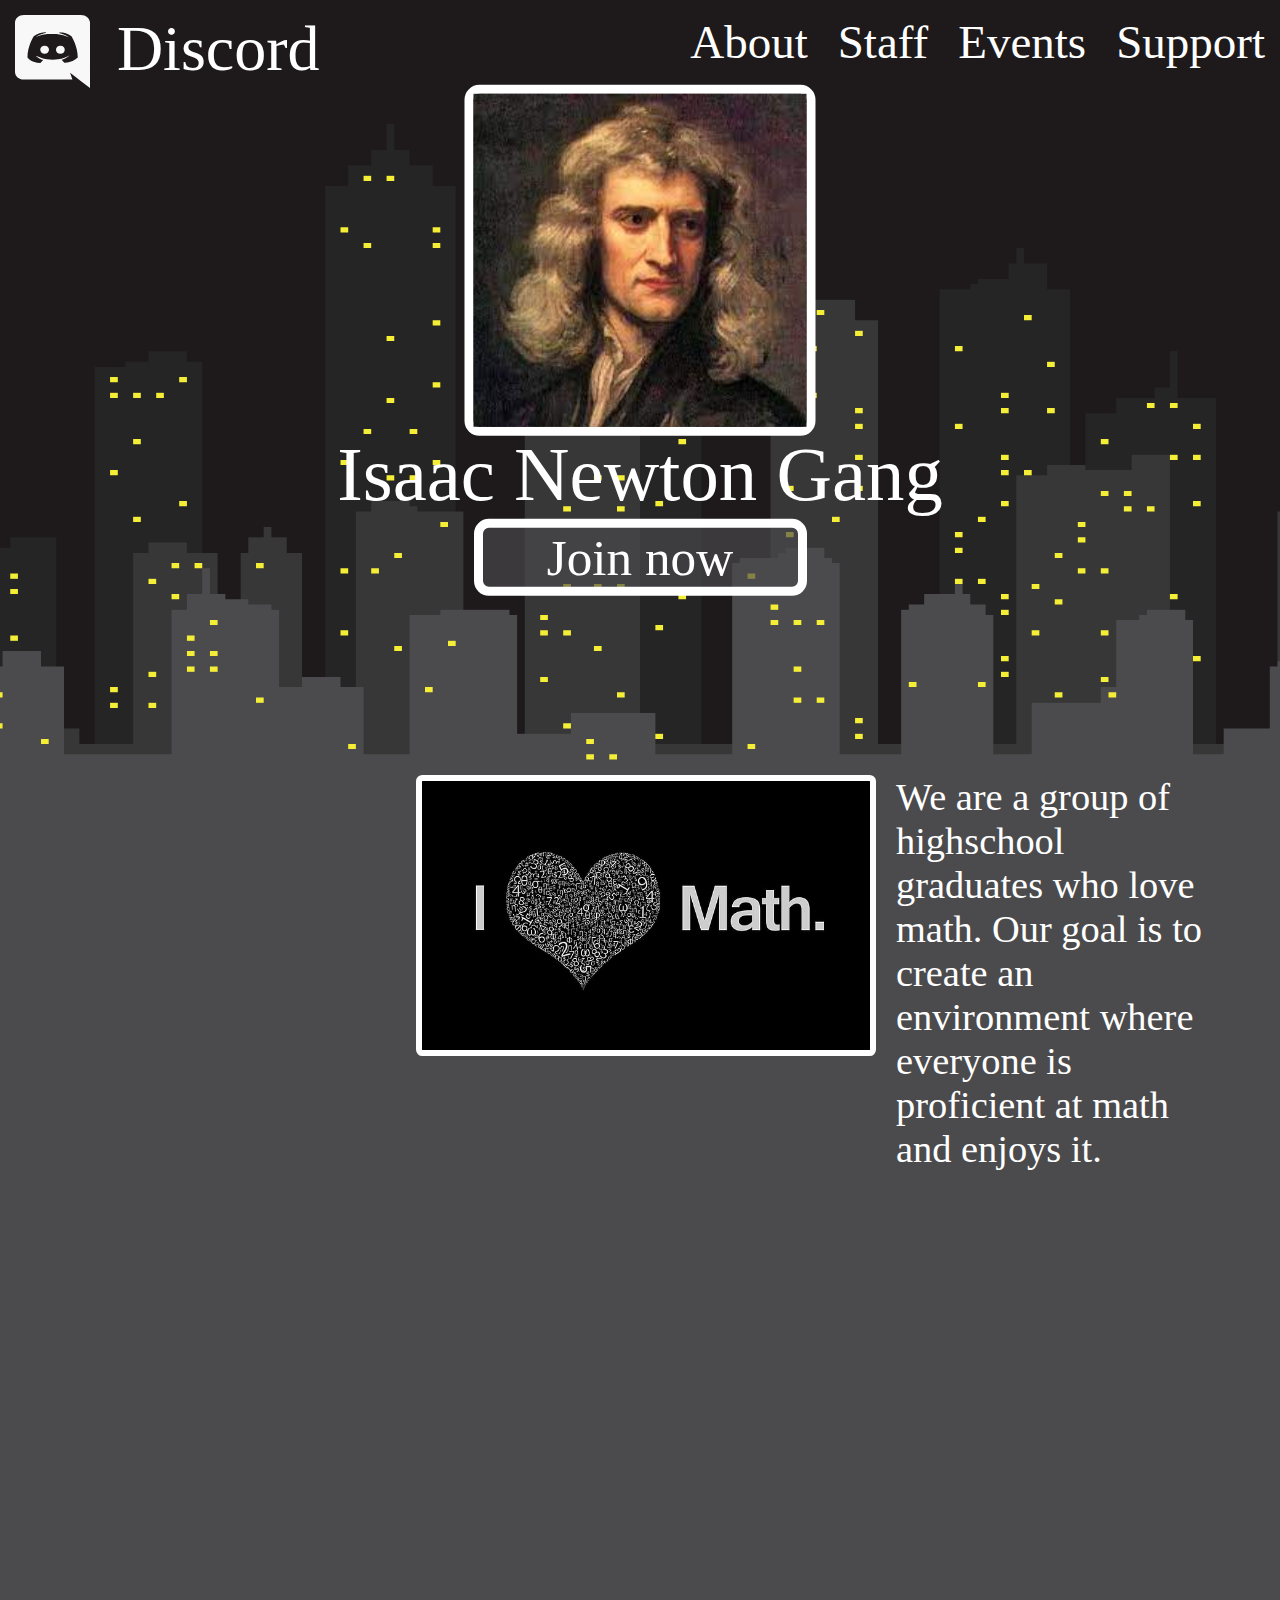
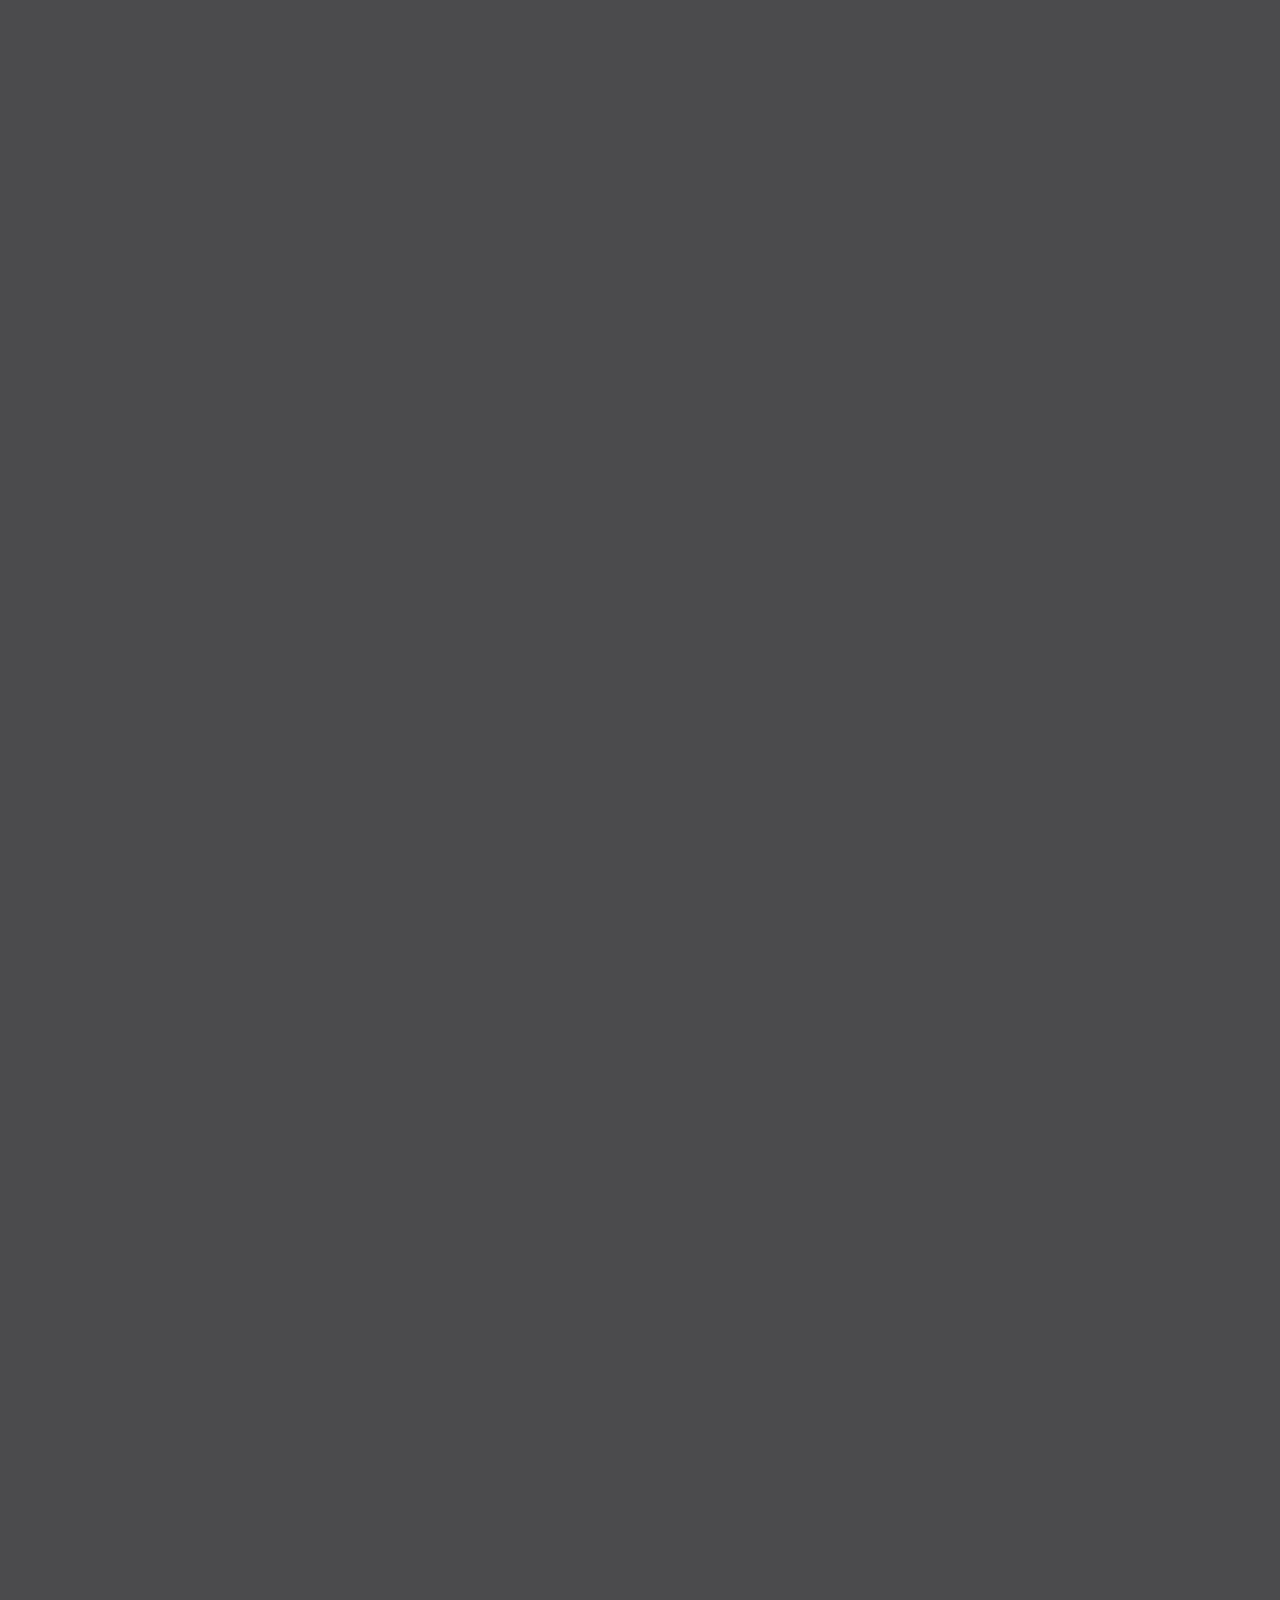
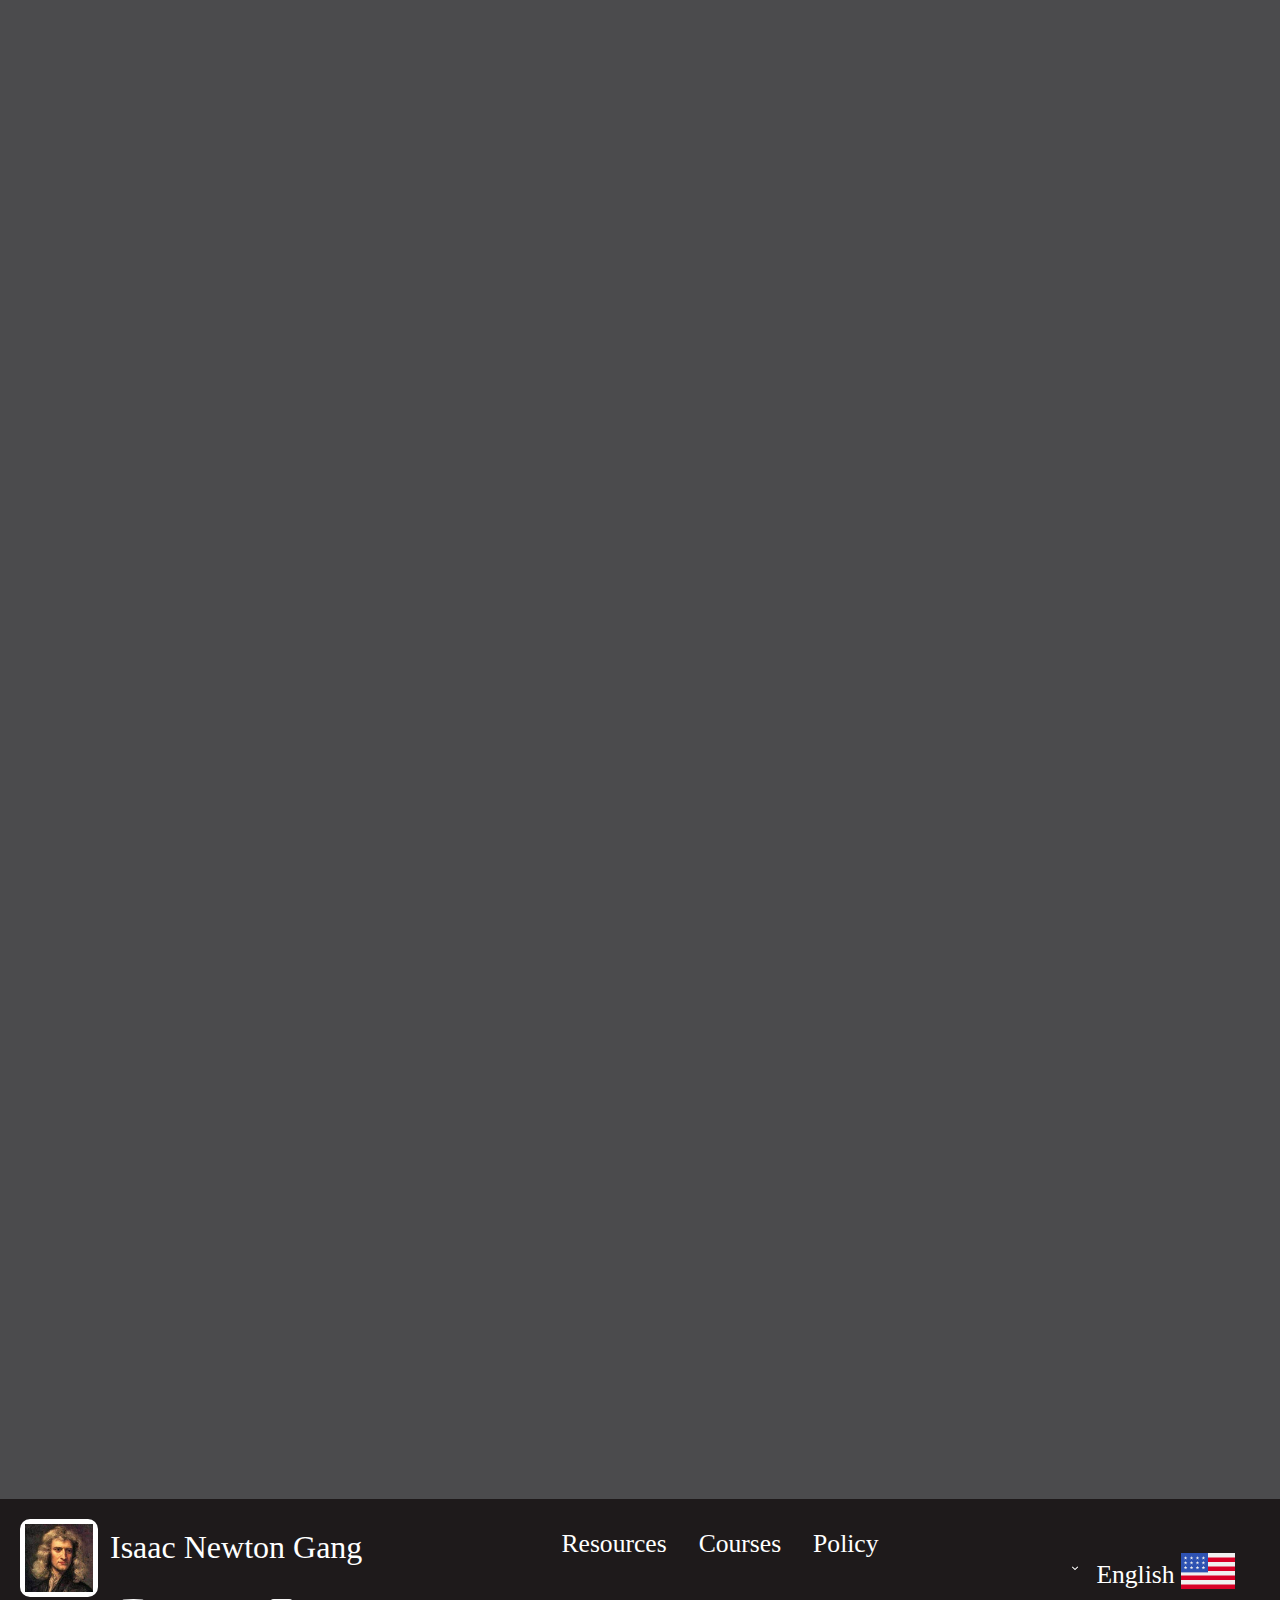
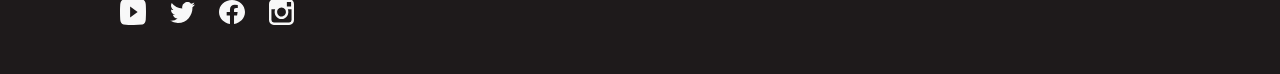
==== Li-Eddy-Discord-Website/Website/index.html @ ec6aeaba "1st Picture In" ====
﻿<!DOCTYPE html>

<html lang="en" xmlns="http://www.w3.org/1999/xhtml">
<head>
    <meta charset="utf-8" />
    <title></title>
    <link rel="stylesheet" href="styles.css" />
</head>
<body>

    <div class="city-background">

        
        

        <div class="city-image">
            <div class="top-bar">
                <img src="../Top Bar/Icons/Discord Icon.svg" class="top-bar-element" style="" />

                <div class="discord-text" style="position: absolute;">Discord</div>



                <div class="top-bar-element" style="float:right;">Support</div>
                <div class="top-bar-element" style="float:right;">Events</div>
                <div class="top-bar-element" style="float:right;">Staff</div>
                <div class="top-bar-element" style="float:right;">About</div>
            </div>

            <div class="isaac-newton-image" >
                <img src="../Top Bar/Pictures/Isaac Newton.png" class="image" />
                <div class="isaac-newton-text">
                    Isaac Newton Gang
                </div>
                <div class="join-button" onclick="new function () { window.open('https://discord.gg/cwzHCQyvKj'); }">
                    Join now
                </div>
            </div>

            



        </div>

    </div>

    <div class="main-space-background">

        <div class="middle-main">

            <div style="width: min(935px, 35vw); height: min(561px, 21vw); display: inline-flex;">
                <img src="../Main Page/Pictures/I love Math.jpg" class="main-image" />
                <div style="font-size: min(50px, 3vw); position: relative; min-width: min(470px, 25vw); margin-left: 20px; margin-top: auto; margin-bottom: auto;">
                    We are a group of highschool graduates who love math. Our goal is to create an environment where everyone is proficient at math and enjoys it.
                </div>
            </div>
            
        </div>

    </div>

    <div class="bottom-bar">
        <div class="isaac-text-div">
            <div class="bottom-isaac-image">
                <img src="../Top Bar/Pictures/Isaac Newton.png" class="image" />
            </div>

            <div class="bottom-isaac-text">
                Isaac Newton Gang
            </div>

        </div>
        <div class="social-media-bar">
            <img src="../Bottom Bar/Social Media Icons/Youtube Icon.svg" class="social-media-icons image" />
            <img src="../Bottom Bar/Social Media Icons/Twitter Icon.svg" class="social-media-icons image" />
            <img src="../Bottom Bar/Social Media Icons/Facebook Icon.svg" class="social-media-icons image" />
            <img src="../Bottom Bar/Social Media Icons/Instagram Icon.svg" class="social-media-icons image" />
        </div>

        <div class="bottom-bar-language">
            <img src="../Bottom Bar/Misc. Icons/Expand Button.png" class="image" style="width: 30px; height: 30px;"/>
            English
            <img src="../Bottom Bar/Misc. Icons/FlagUSA.svg" class="image" style="width: min(54px, 8vw); height: min(54px, 8vw); position: relative; top: 15px; margin-left: 0px;"/>
        </div>

        <div style="position: absolute; left: 55%; transform: translate(-50%, 0);">
            <div class="bottom-bar-text">
                Resources
            </div>
            <div class="bottom-bar-text">
                Courses
            </div>
            <div class="bottom-bar-text">
                Policy
            </div>
        </div>



    </div>

    

</body>
</html>
---- Li-Eddy-Discord-Website/Website/styles.css ----
﻿body {
    padding: 0;
    margin: 0;
    font-family: 'Cream Cake';
    color: white;
}

@font-face {
    font-family: 'Brush Script MT';
    src: url("../fonts/BRUSHCI.ttf");
}

@font-face {
    font-family: 'Cream Cake';
    src: url("../fonts/Cream Cake.otf");
}



.city-background {
    width: 100vw;
    height: 775px;
    max-width: 100%;
    background-color: rgba(30, 26, 27);
}

.city-image {
    position: relative;
    background-position: center;
    background-image: url("../Top Bar/Pictures/City.png");
    max-width: 100%;
    height: 775px;
    background-repeat: no-repeat;
    overflow: hidden;
}

.main-space-background {
    background-color: rgba(75,75,77);
    width: 100vw;
    max-width: 100%;
    height: 3924px;
}

.isaac-newton-image {
    width: 333px;
    height: 333px;
    border: min(10px, 0.75vw) solid white;
    border-radius: min(15px, 1.5vw);
    position: absolute;
    left: 50%;
    top: 20%;
    transform: translate(-50%, -20%);
    max-width: 40vmin;
    max-height: 40vmin;
}

.isaac-newton-text {
    color: white;
    font-size: 150px;
    line-break: strict;
    
    width: max(960px, 20vw);
    font-size: min(150px, 6vw);
    text-align: center;
    left: 50%;
    transform: translate(-50%, 0);
    position: relative;
}



.image {
    object-fit: contain;
    width: 100%;
    height: 100%;

}

.top-bar {
    display: inline-block;
  /*  border: 2px solid red; */
    width: 100vw;
    max-width: 100%;
}

.discord-text {
    color: white;
    font-size: min(5vw, 65px);
    display: inline-block;
    margin: 10px;
    padding: 2px;
}

.top-bar-element {
    display: inline-block;
    position: relative;
    margin: 10px;
    padding: 5px;
    
    font-size: min(4vw, 47px);
    color: white;
    top: 0%;
    border: 0px solid red; 
    max-width: 14%;
    overflow: hidden;
    object-fit: contain;
}

.join-button {
    font-size: min(75px, 4vw);
    border: min(10px, 0.75vw) solid white;
    color: white;
    text-align: center;
    border-radius: min(15px, 1.5vw);
    background-color: rgba(75, 75, 77, 0.66);
    position: relative;
    left: 50%;
    transform: translate(-50%, 0);
    cursor: pointer;
}

button {
    font-family: 'Brush Script MT';
}

.bottom-bar {
    position: relative;
    bottom: 0%;
    width: 100vw;
    max-width: 100%;
    height: 175px;
    background-color: rgba(30, 26, 27);
    overflow: hidden;
}

.isaac-text-div {
    position: absolute;
    margin: 20px;
    
}

.bottom-isaac-image {
    position: absolute;
    width: 68px;
    height: 68px;
    border: 5px solid white;
    border-radius: 10px;
    font-size: 50px;
    color: red;
    float: left;
 
}

.bottom-isaac-text {
    position: relative;
    font-size: 50px;
    float: left;
    margin: 10px;
    left: 80px;
    font-size: min(50px, 2.5vw);
}

.social-media-bar {
    position: absolute;
    display: block;
    bottom: 0%;
    margin-bottom: 45px;
    margin-left: 100px;
}

.social-media-icons {
    width: min(33px, 2vw);
    height: min(33px, 2vw);
    margin-left: 20px;
}

.bottom-bar-language {
    float: right;
    margin-top: 30px;
    margin-right: 45px;
    font-size: 40px;
    font-size: min(45px, 2vw);
}

.bottom-bar-text {
    position: relative;
    margin-top: 30px;
    display: inline-block;
    float: left;
    margin-left: min(50px, 2.5vw);
    font-size: min(45px, 2vw);
}

.main-image {
    border: min(10px, 0.5vw) solid white;
    border-radius: min(10px, 0.5vw);
    object-fit: fill;
    width: 100%;
    height: 100%;
}

.middle-main {
    align-items: center;
    display: flex;
    flex-direction: column;
    overflow-wrap: break-word;
}
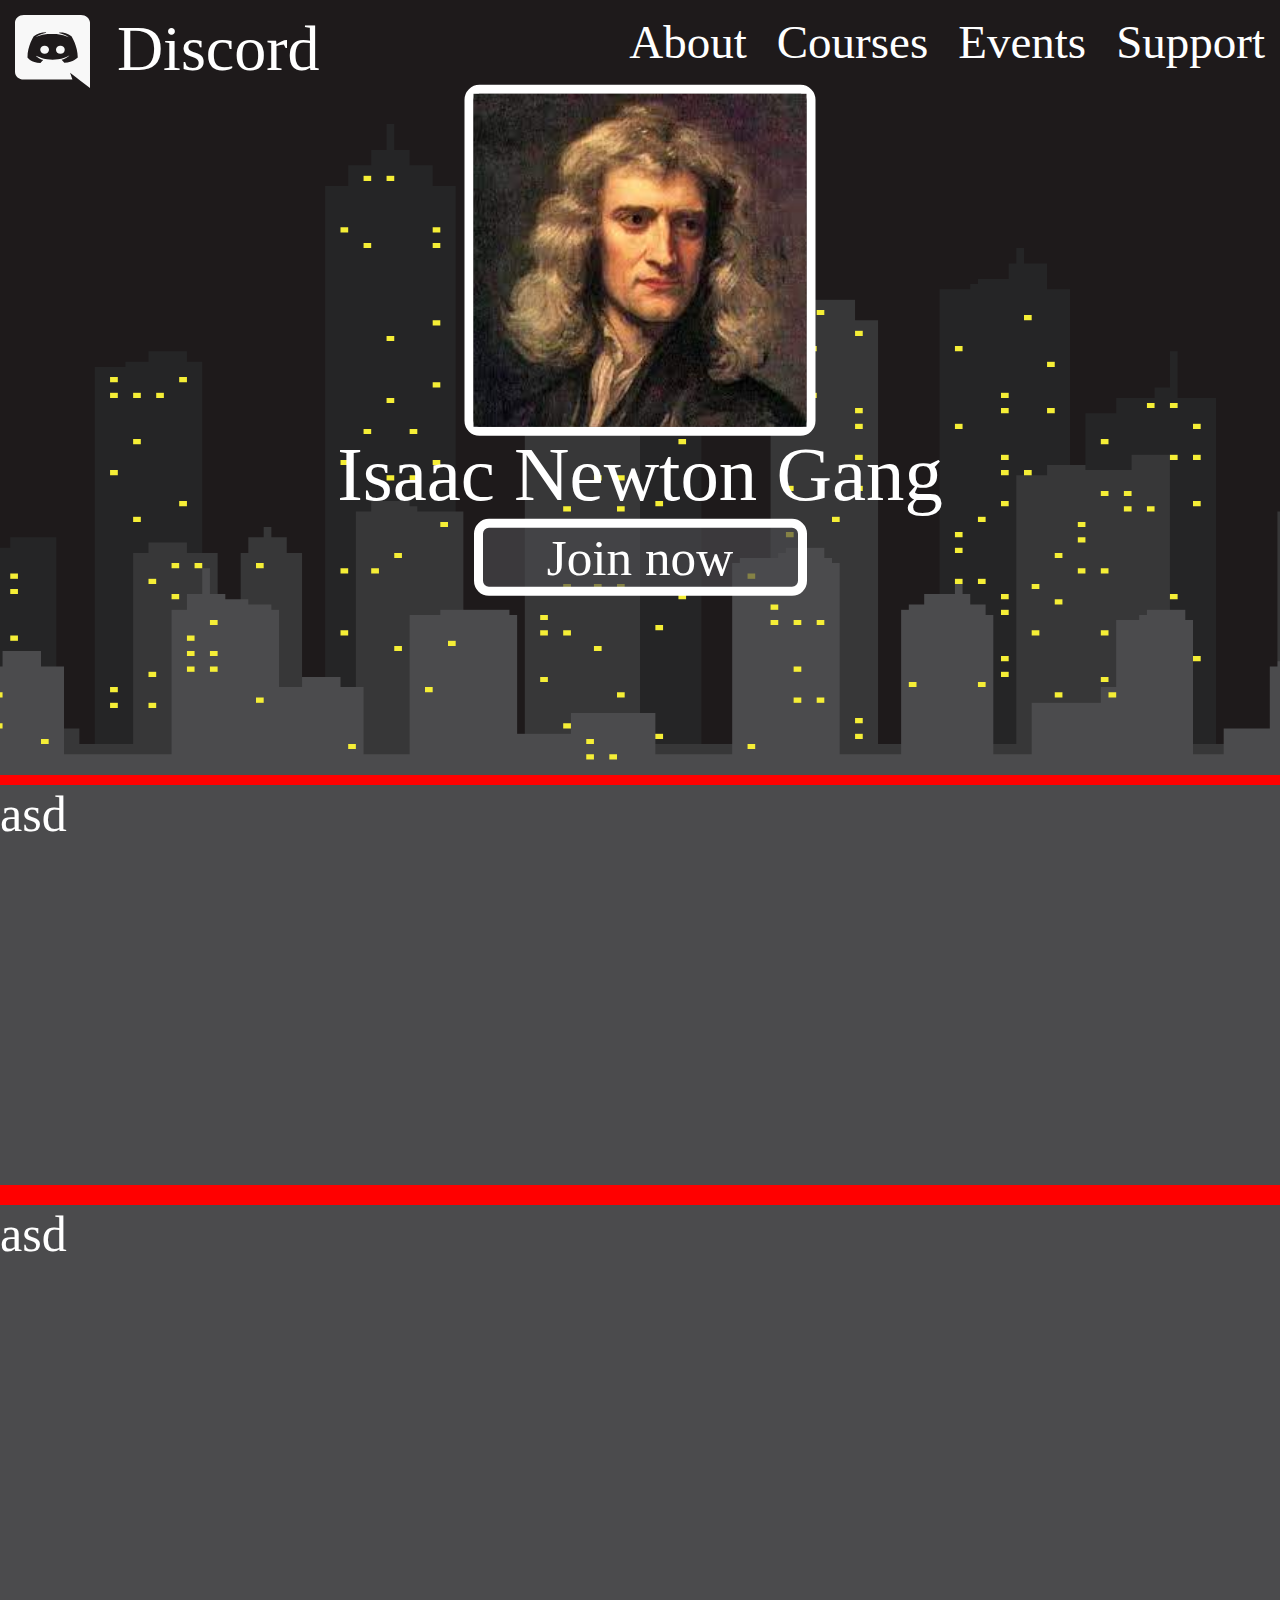
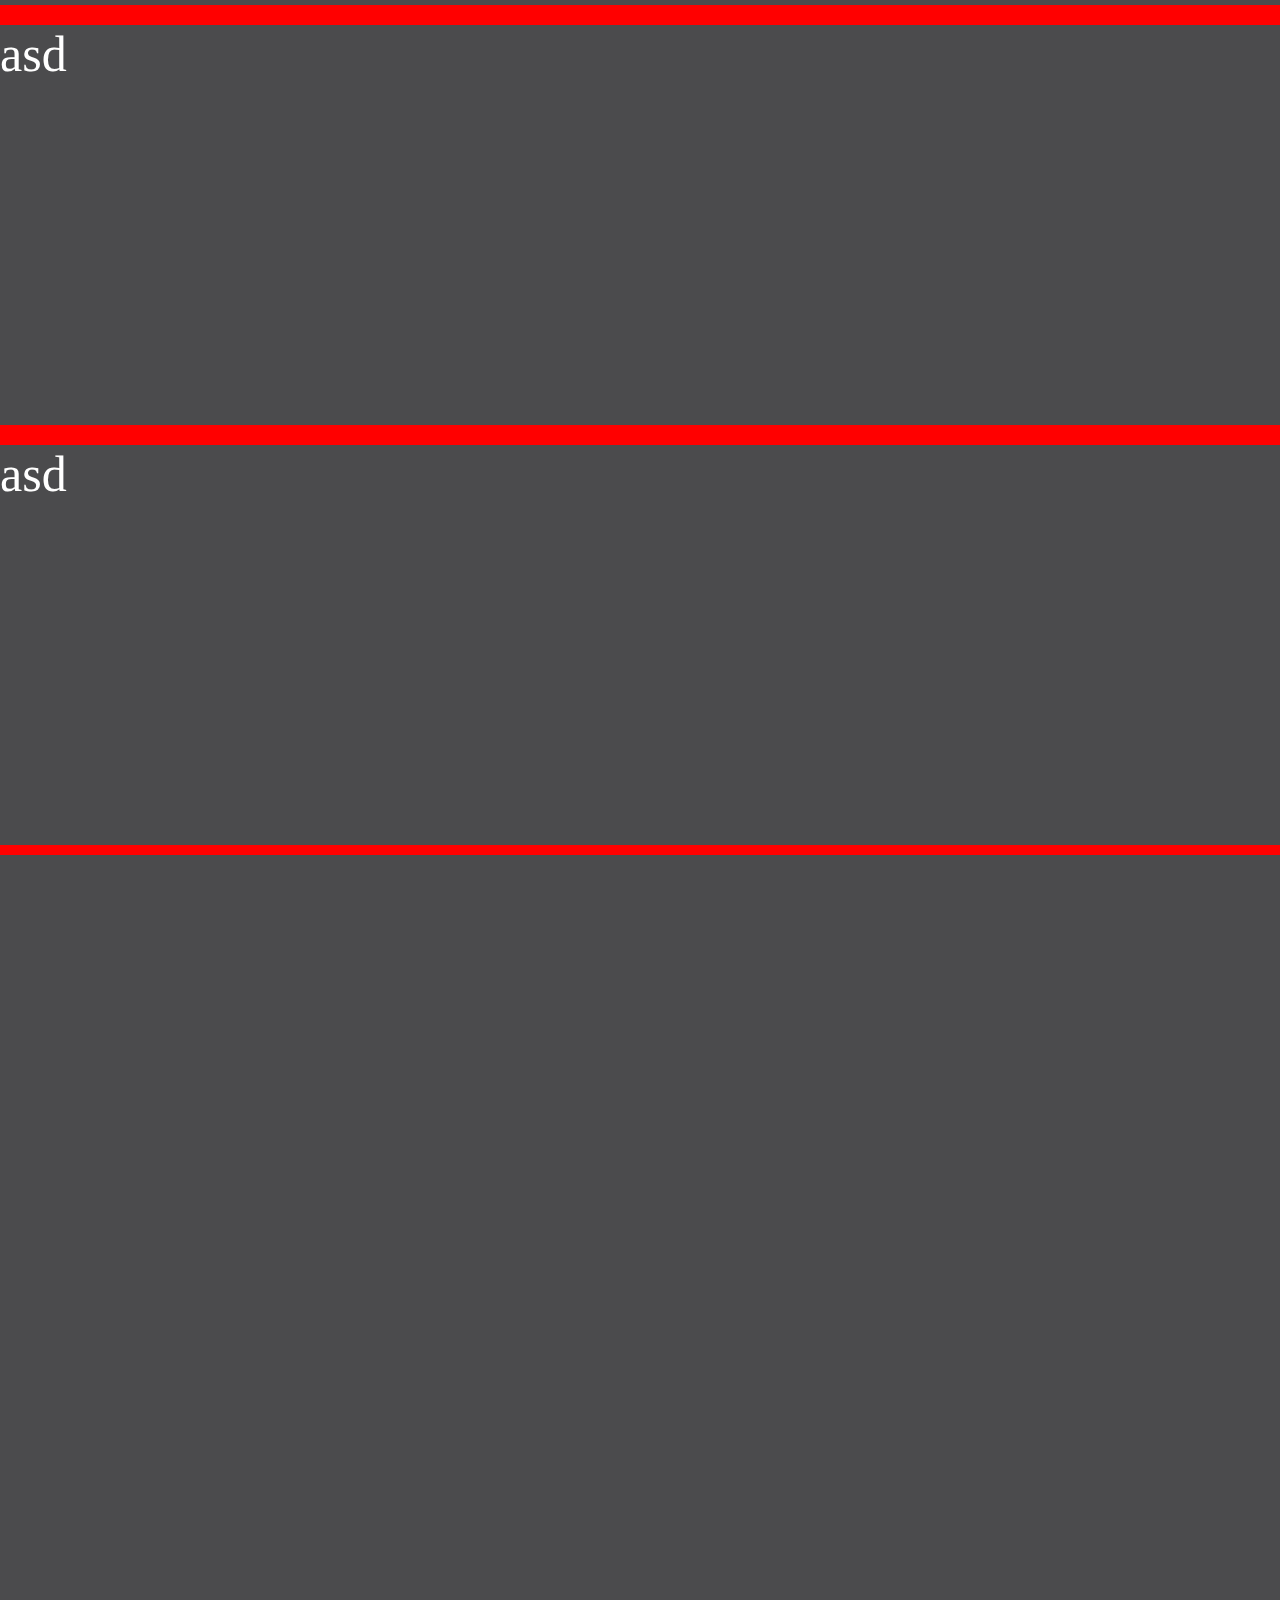
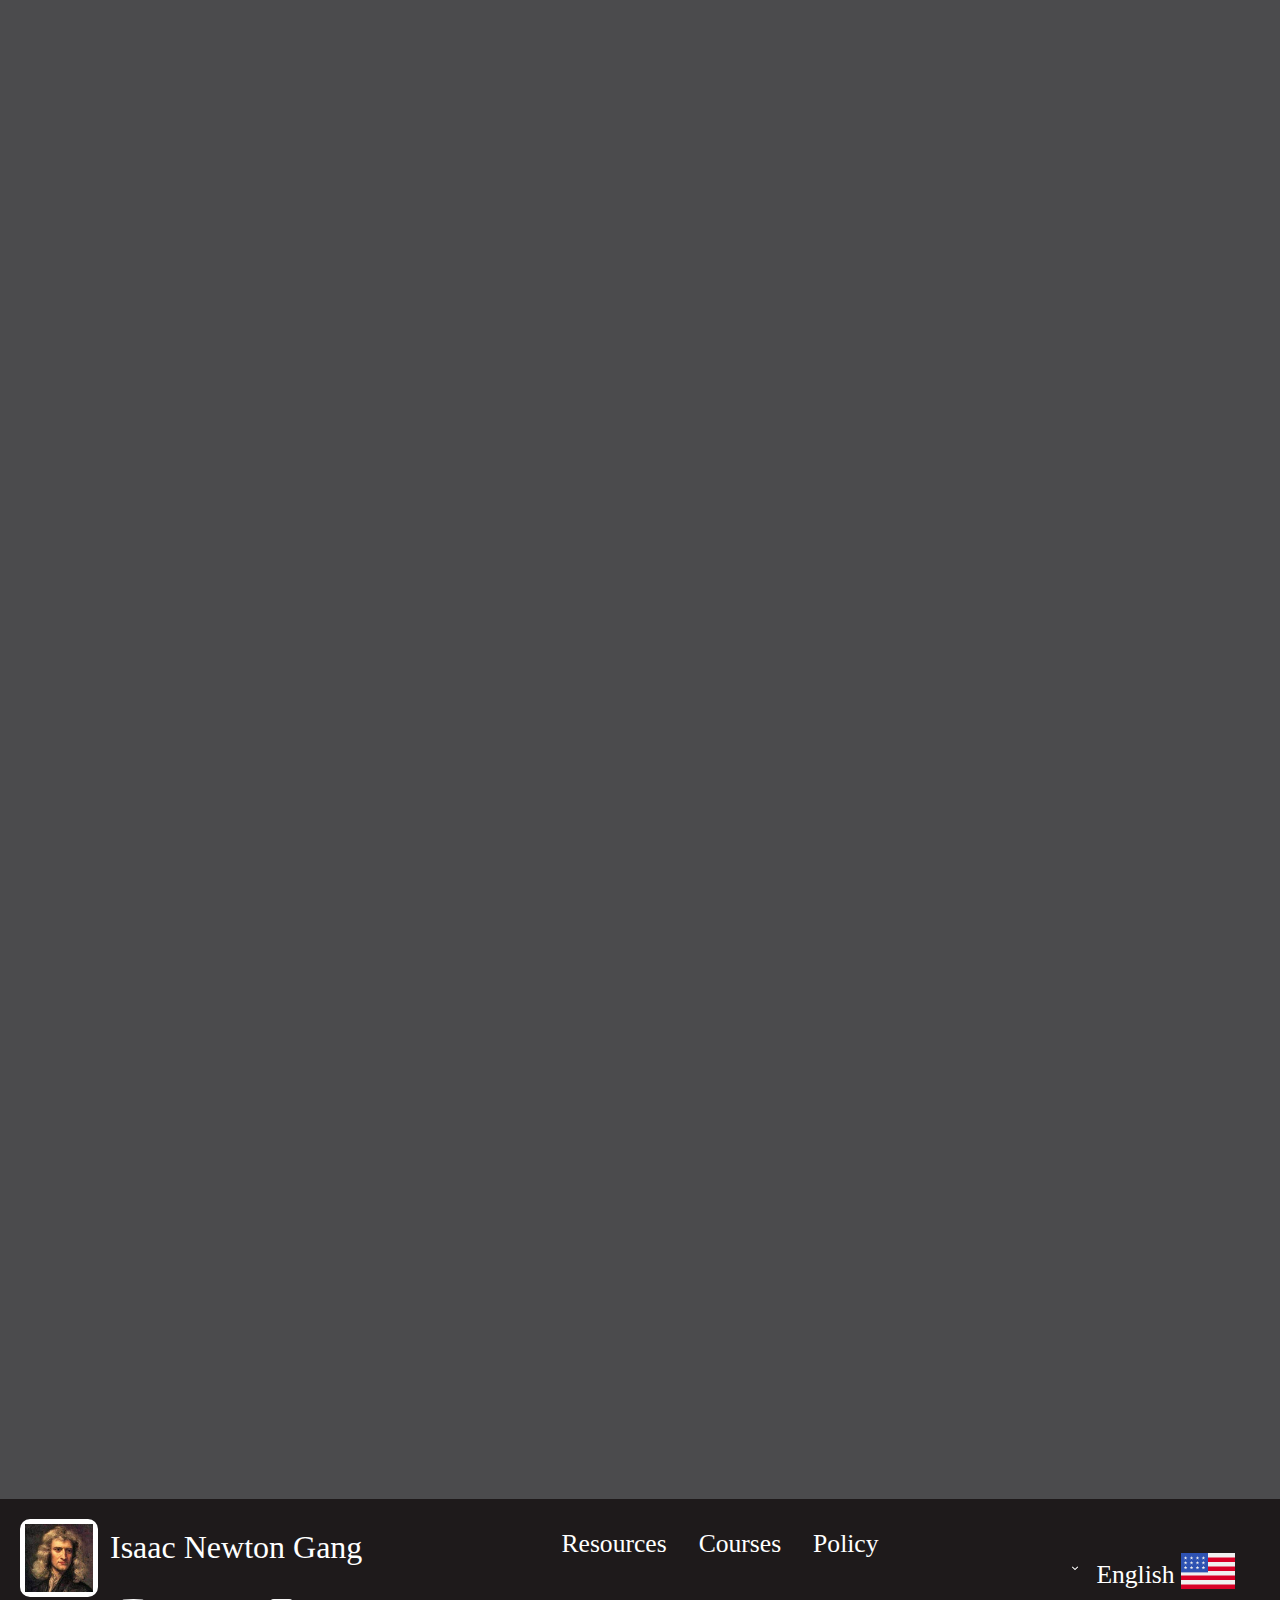
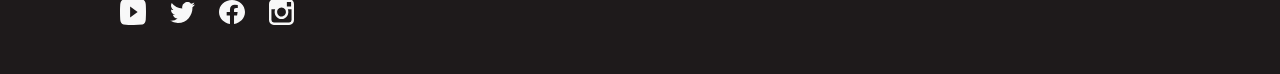
==== commit a3bda331: "Renamed Top Banner and Made Center Divs" ====
--- a/Li-Eddy-Discord-Website/Website/index.html
+++ b/Li-Eddy-Discord-Website/Website/index.html
@@ -23,7 +23,7 @@
 
                 <div class="top-bar-element" style="float:right;">Support</div>
                 <div class="top-bar-element" style="float:right;">Events</div>
-                <div class="top-bar-element" style="float:right;">Staff</div>
+                <div class="top-bar-element" style="float:right;">Courses</div>
                 <div class="top-bar-element" style="float:right;">About</div>
             </div>
 
@@ -47,16 +47,27 @@
 
     <div class="main-space-background">
 
-        <div class="middle-main">
+        <div class="middle-main-container">
+            asd
 
-            <div style="width: min(935px, 35vw); height: min(561px, 21vw); display: inline-flex;">
-                <img src="../Main Page/Pictures/I love Math.jpg" class="main-image" />
-                <div style="font-size: min(50px, 3vw); position: relative; min-width: min(470px, 25vw); margin-left: 20px; margin-top: auto; margin-bottom: auto;">
-                    We are a group of highschool graduates who love math. Our goal is to create an environment where everyone is proficient at math and enjoys it.
-                </div>
-            </div>
-            
         </div>
+
+        <div class="middle-main-container">
+            asd
+
+        </div>
+
+        <div class="middle-main-container">
+            asd
+
+        </div>
+
+        <div class="middle-main-container">
+            asd
+
+        </div>
+
+
 
     </div>
 
--- a/Li-Eddy-Discord-Website/Website/styles.css
+++ b/Li-Eddy-Discord-Website/Website/styles.css
@@ -3,6 +3,7 @@
     margin: 0;
     font-family: 'Cream Cake';
     color: white;
+
 }
 
 @font-face {
@@ -32,6 +33,7 @@
     height: 775px;
     background-repeat: no-repeat;
     overflow: hidden;
+
 }
 
 .main-space-background {
@@ -39,6 +41,7 @@
     width: 100vw;
     max-width: 100%;
     height: 3924px;
+    
 }
 
 .isaac-newton-image {
@@ -191,22 +194,20 @@
     font-size: min(45px, 2vw);
 }
 
-.main-image {
-    border: min(10px, 0.5vw) solid white;
-    border-radius: min(10px, 0.5vw);
-    object-fit: fill;
-    width: 100%;
-    height: 100%;
-}
-
-.middle-main {
-    align-items: center;
-    display: flex;
-    flex-direction: column;
-    overflow-wrap: break-word;
-}
-
-
-
-
-
+
+.middle-main-container {
+    border: 10px solid red;
+    height: 400px;
+    width: 1920px;
+    max-width: 100%;
+    position: relative;
+    overflow: hidden;
+    font-size: 50px;
+    transform: translate(-50%, 0%);
+    left: 50%;
+}
+
+
+
+
+
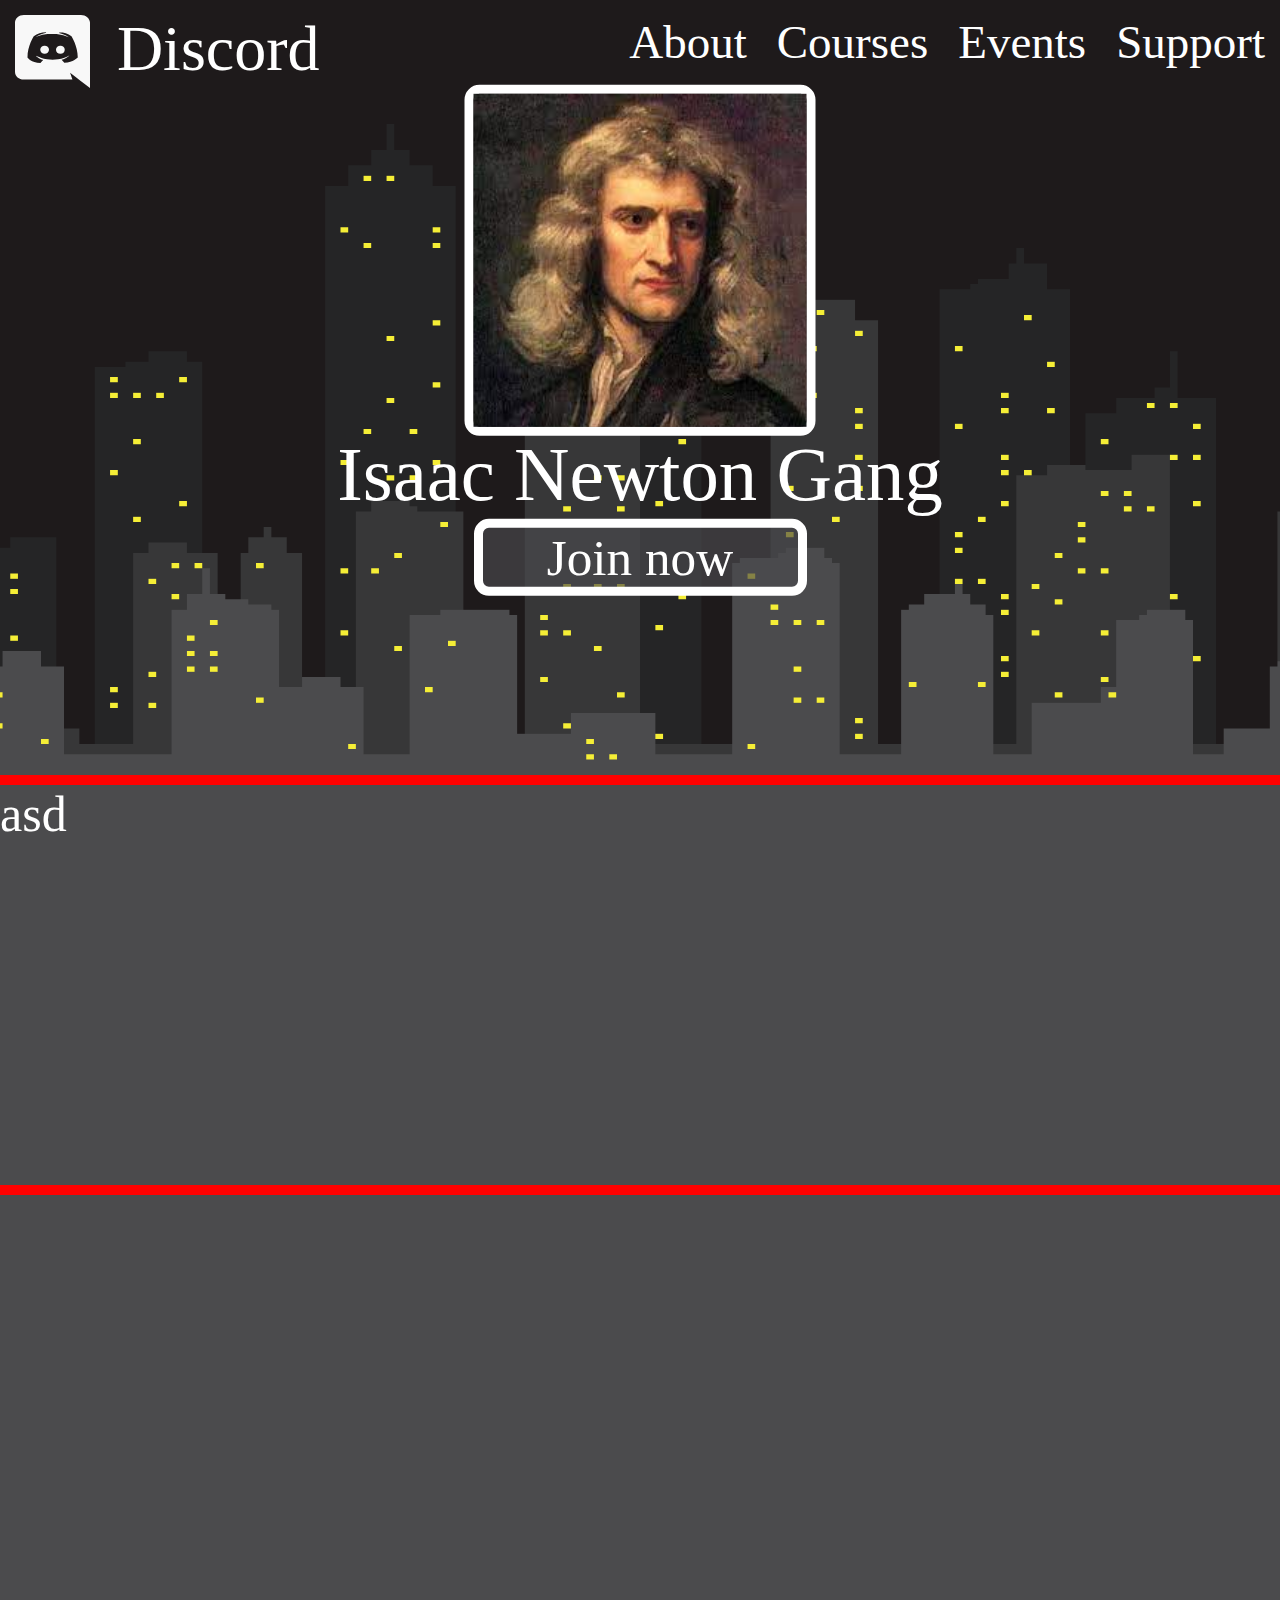
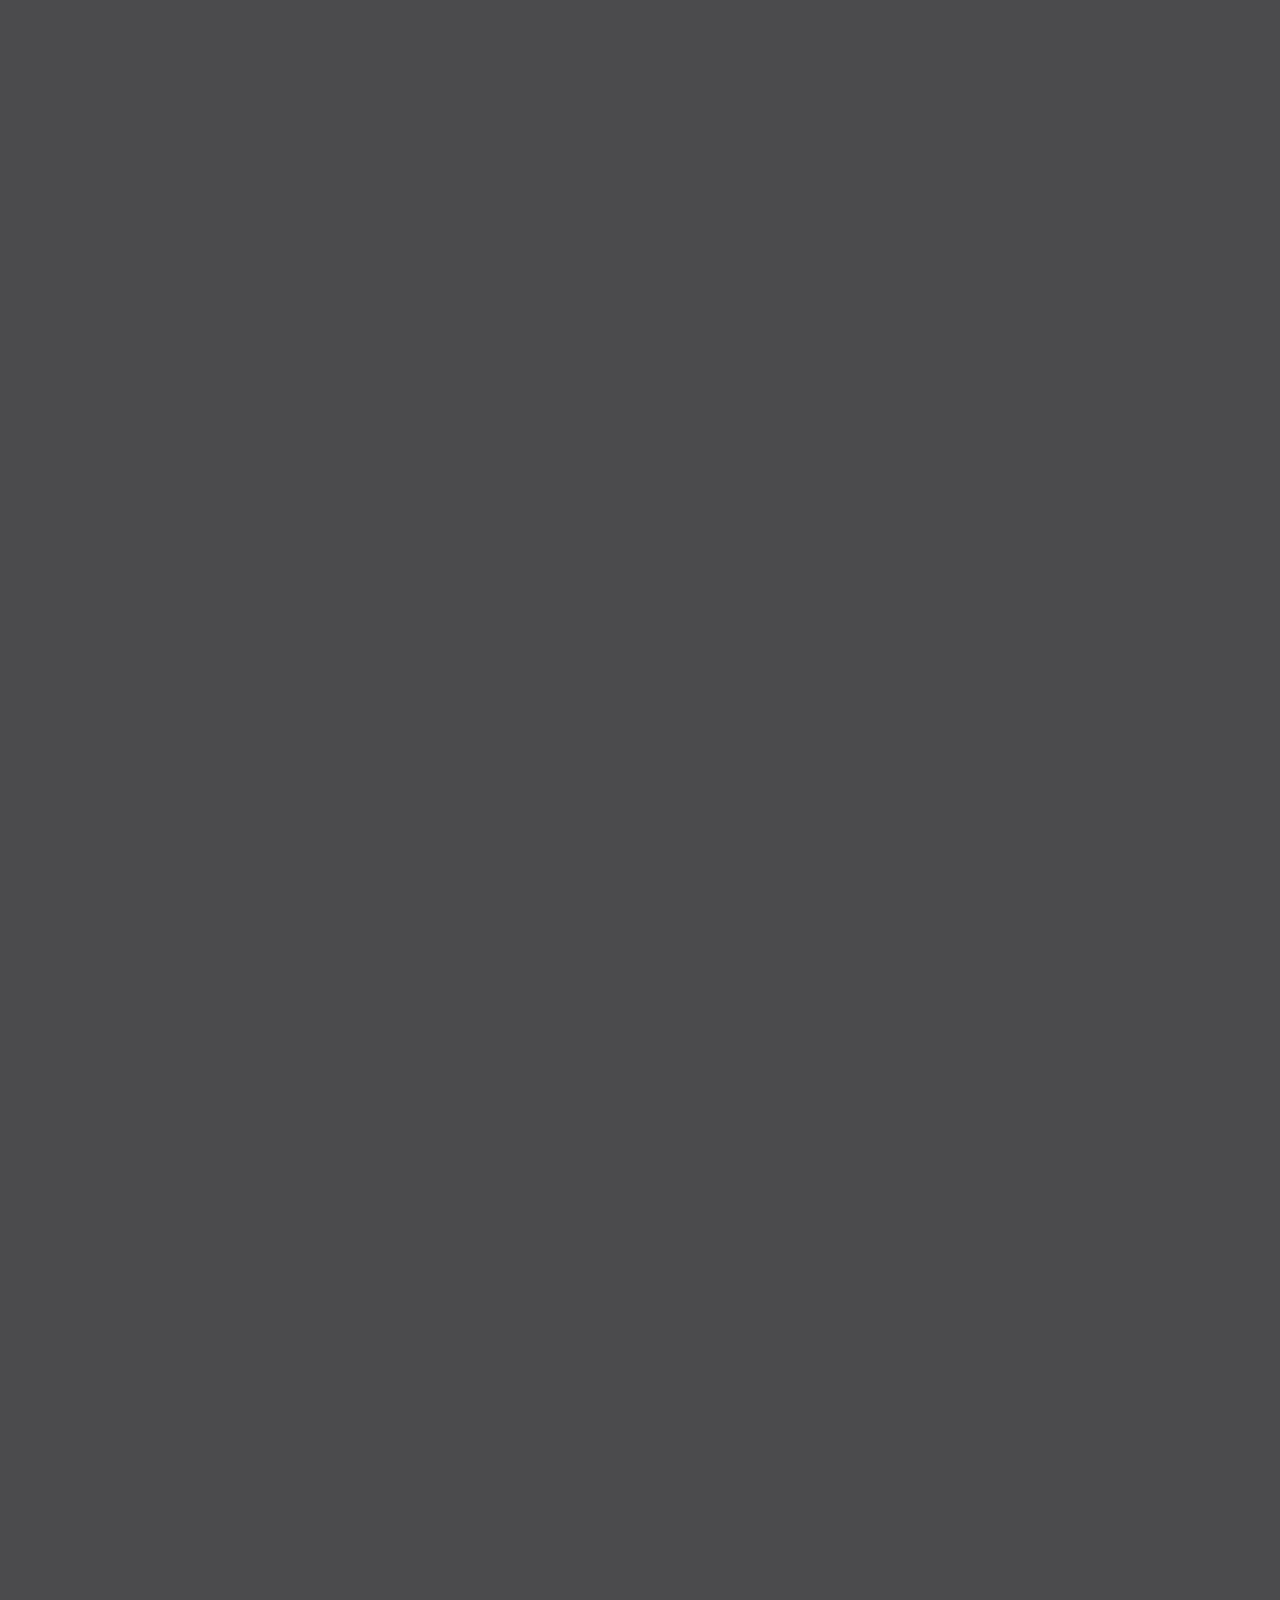
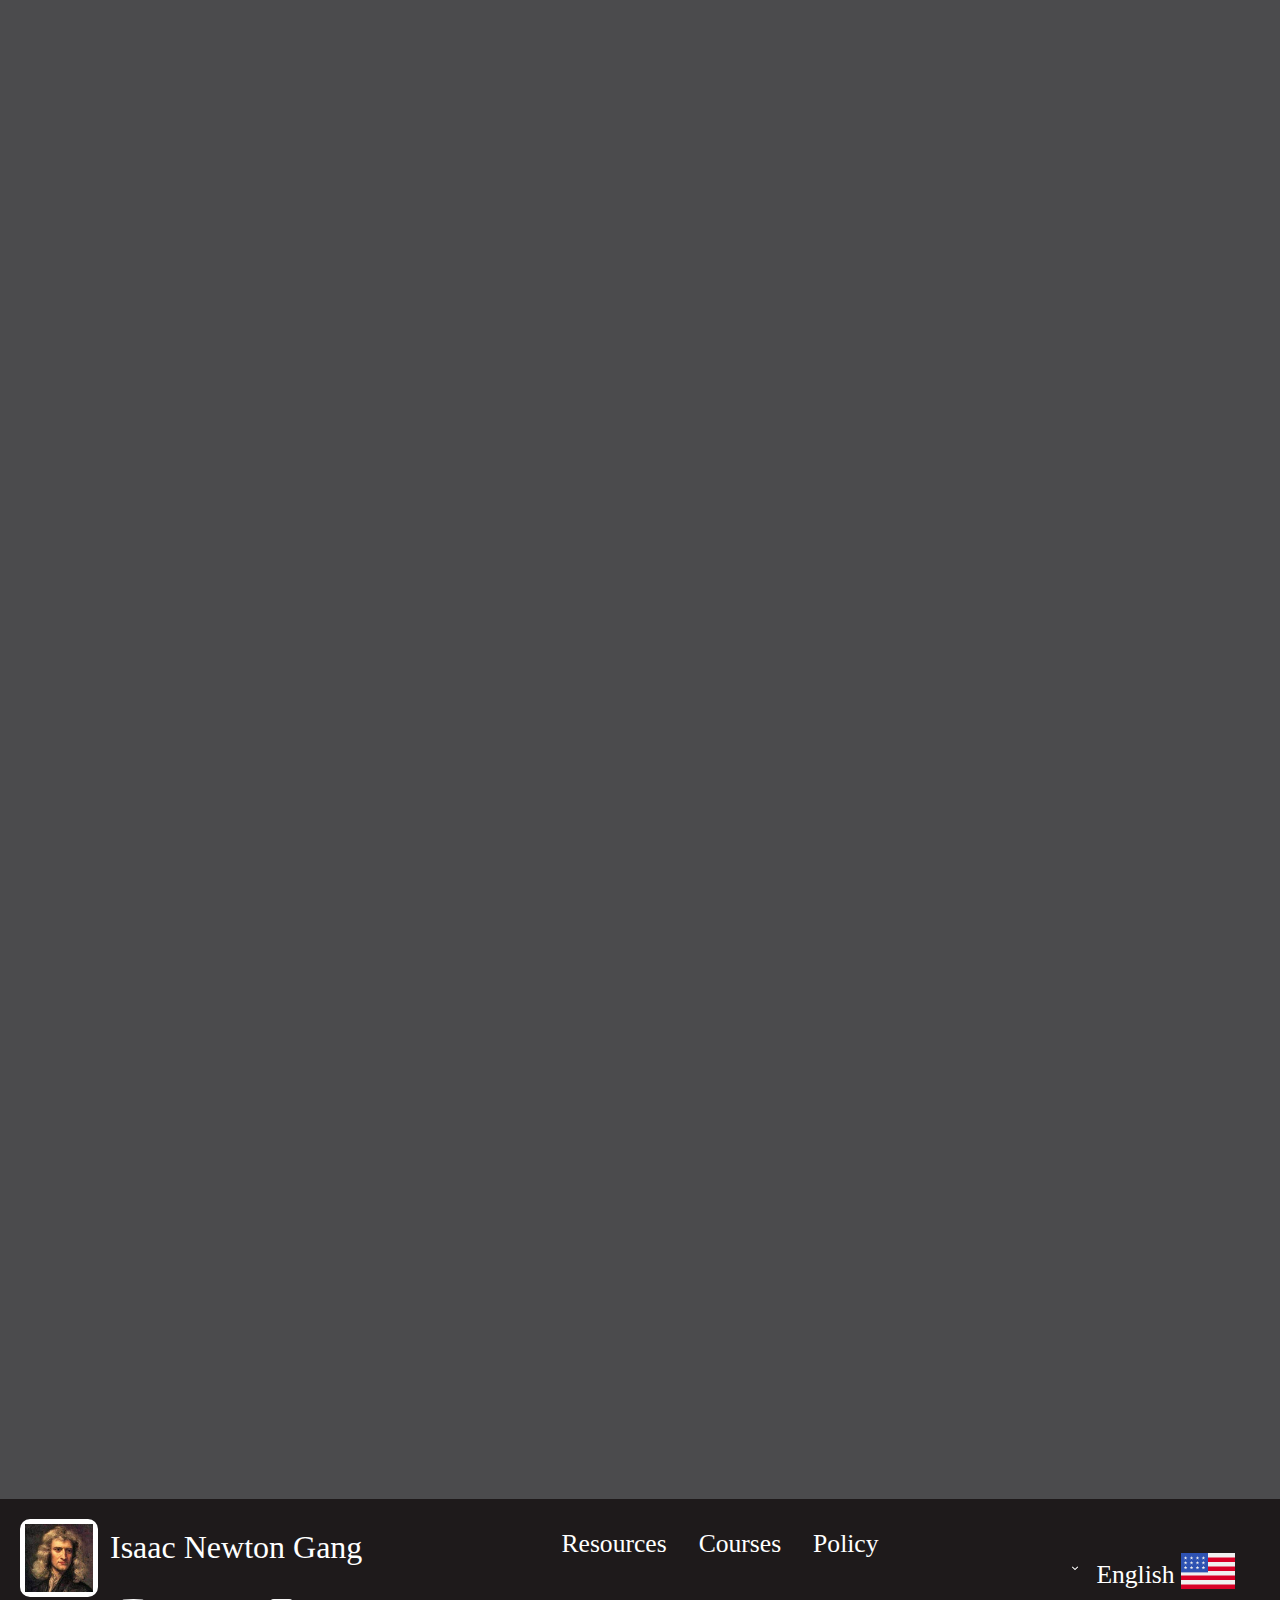
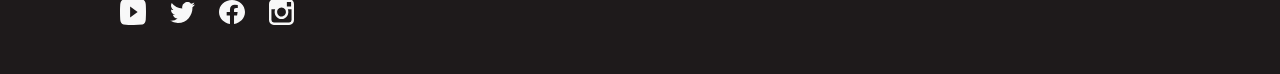
==== commit a017b071: "Removed Middle Containers" ====
--- a/Li-Eddy-Discord-Website/Website/index.html
+++ b/Li-Eddy-Discord-Website/Website/index.html
@@ -52,20 +52,6 @@
 
         </div>
 
-        <div class="middle-main-container">
-            asd
-
-        </div>
-
-        <div class="middle-main-container">
-            asd
-
-        </div>
-
-        <div class="middle-main-container">
-            asd
-
-        </div>
 
 
 
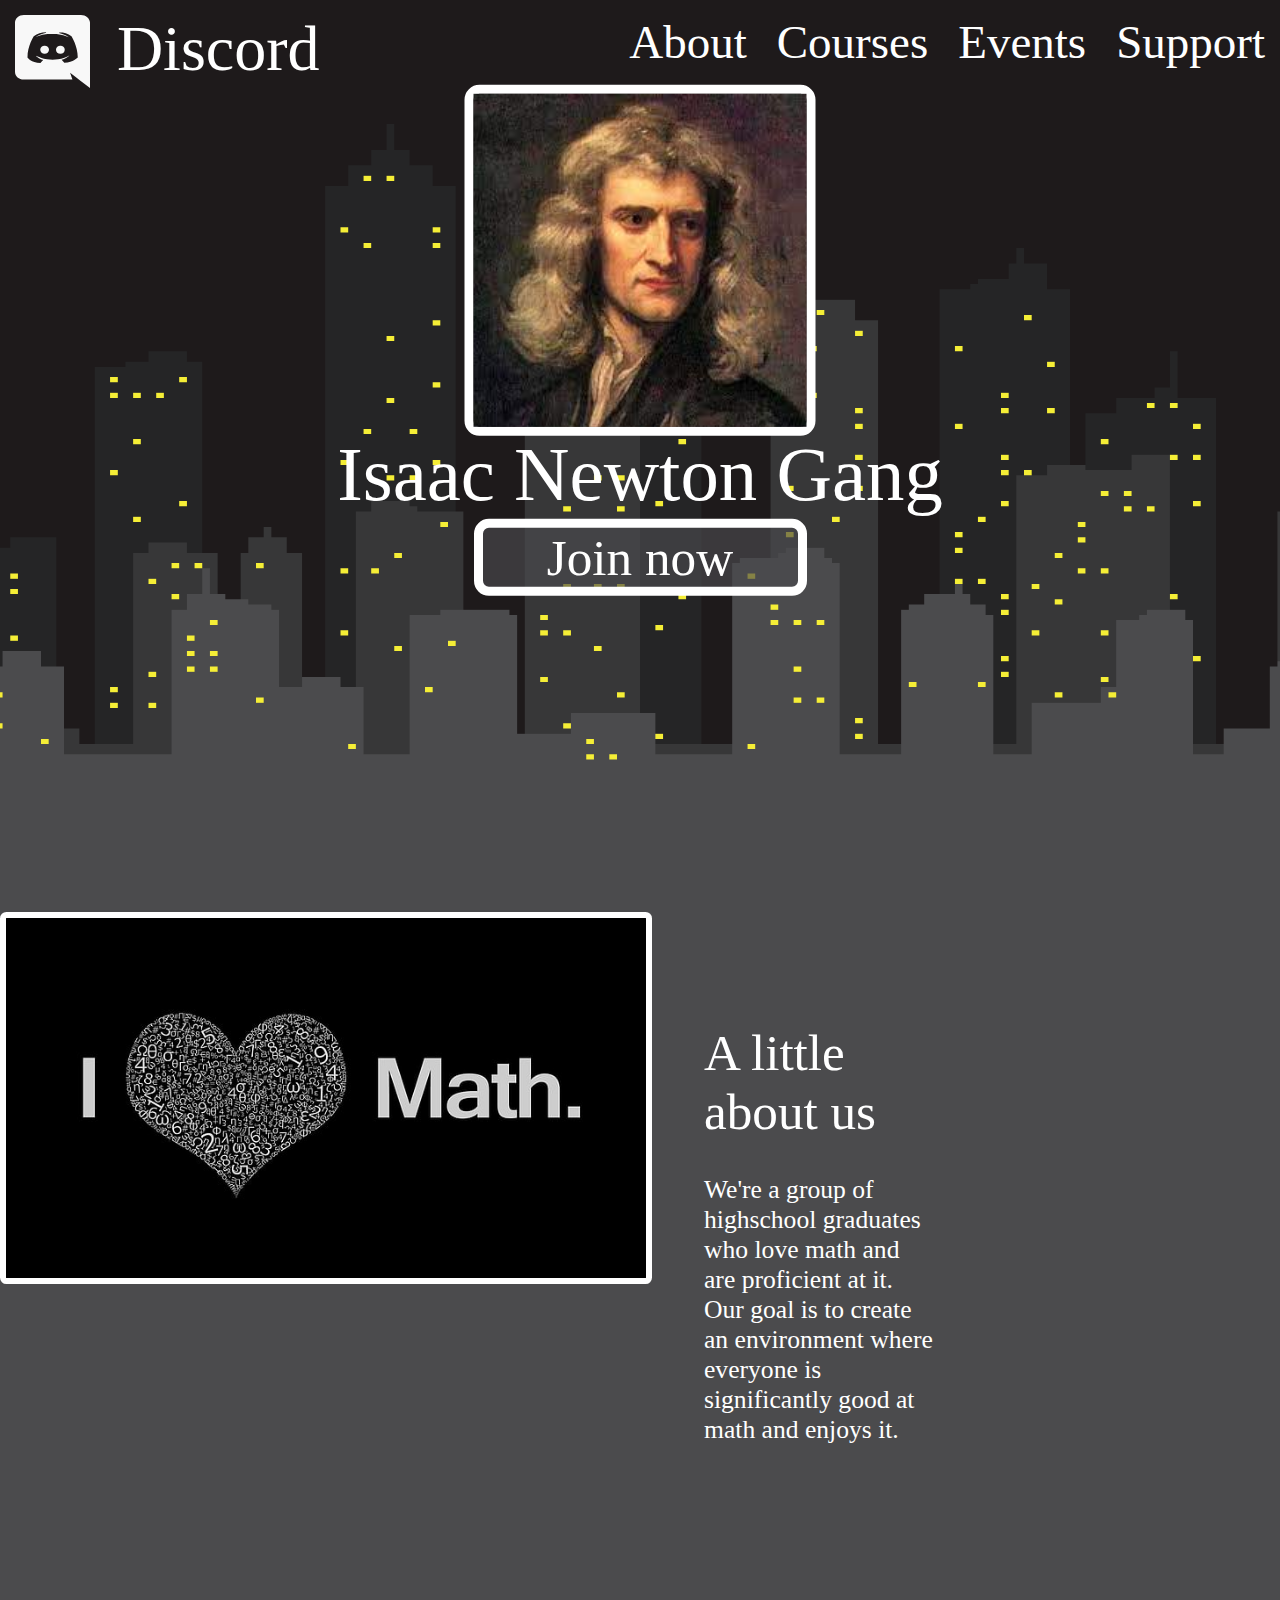
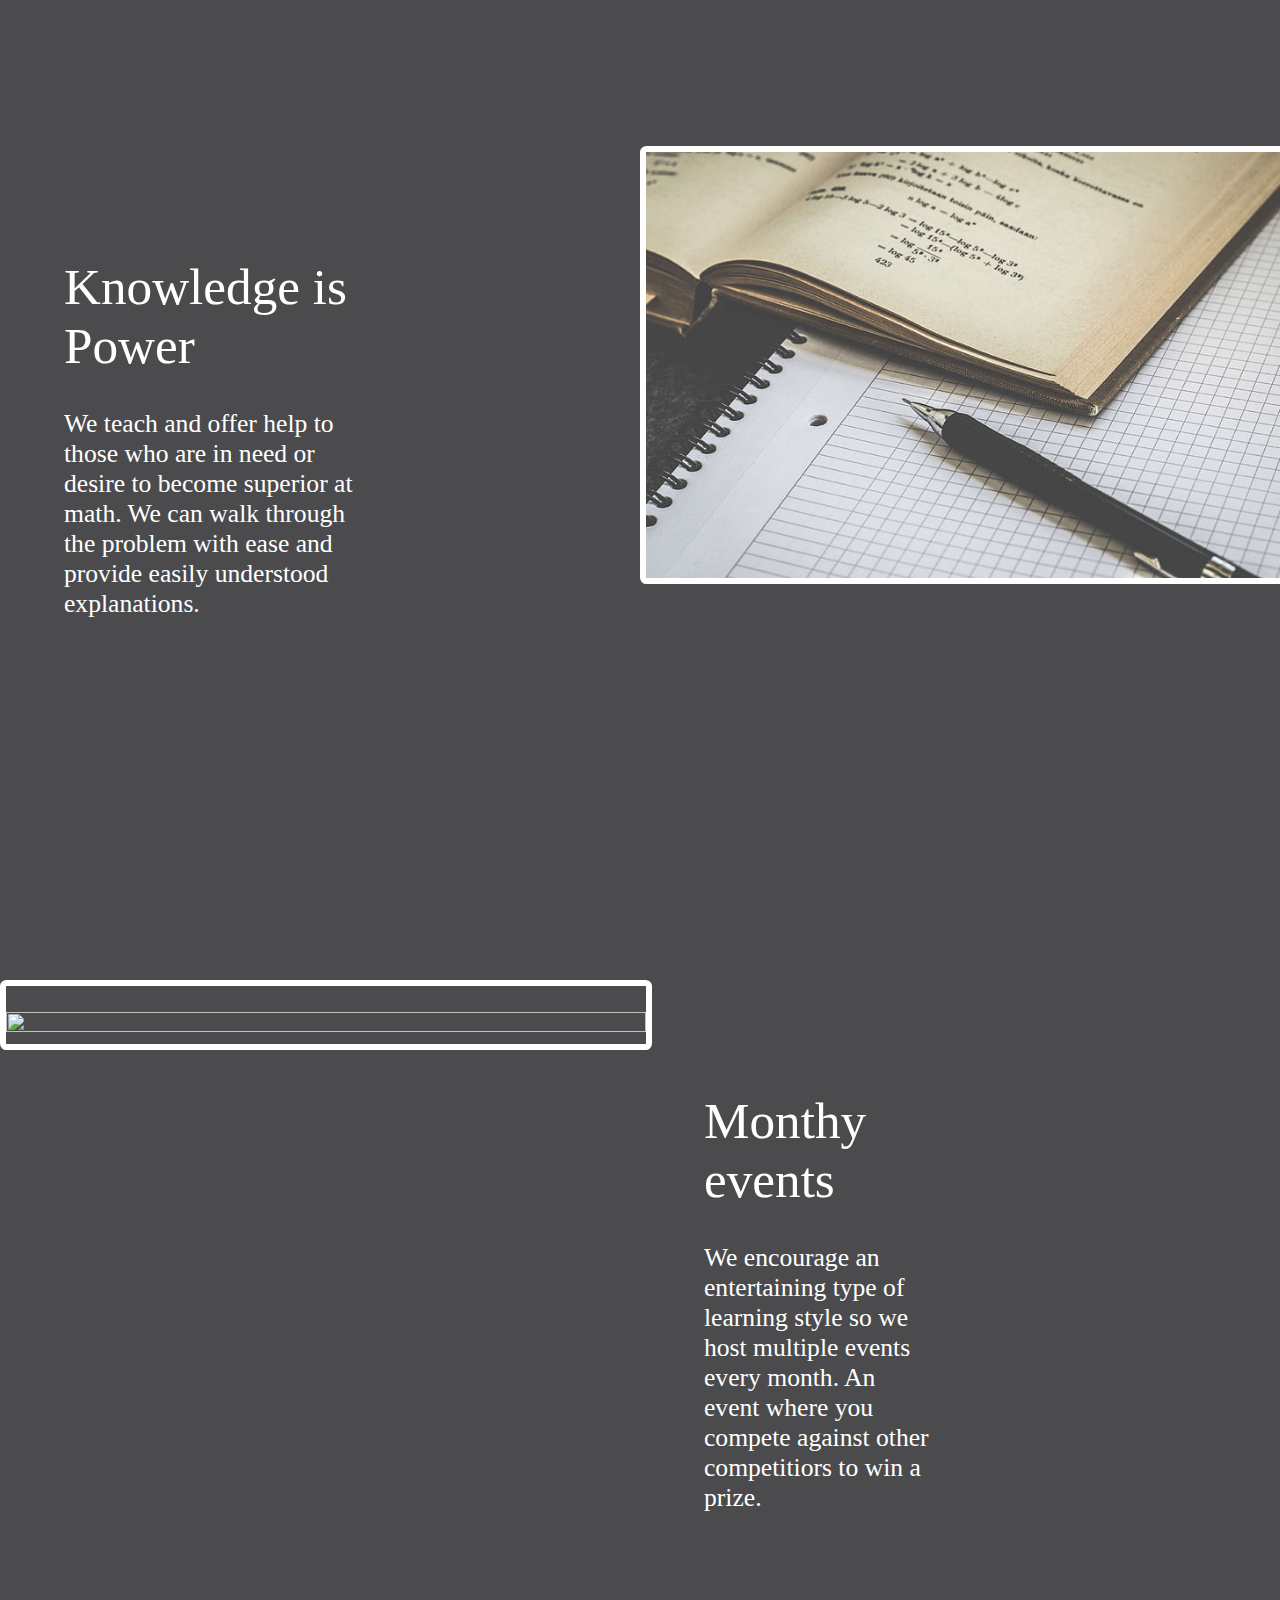
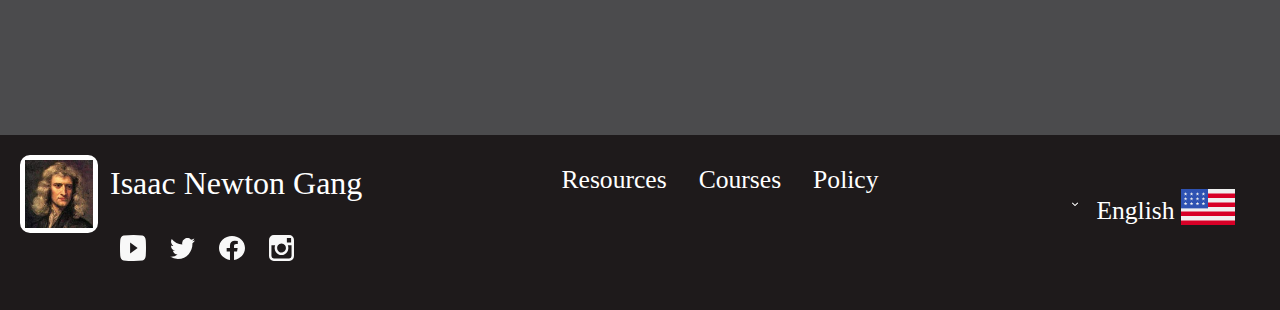
==== commit dc7ad4a4: "Added Main-Page Images+Text" ====
--- a/Li-Eddy-Discord-Website/Website/index.html
+++ b/Li-Eddy-Discord-Website/Website/index.html
@@ -48,12 +48,44 @@
     <div class="main-space-background">
 
         <div class="middle-main-container">
-            asd
+            <div style="width: min(935px, 50vw); display: inline-block; float: left; position: relative;">
+                <img src="../Main Page/Pictures/I love Math.jpg" class="image" style="border: min(10px, 0.5vw) solid white; border-radius: min(10px, 0.5vw); " />
 
+            </div>
+
+            <div class="middle-main-text" style="position: relative;">             
+                    <h1 style="font-size: min(100px, 4vw); font-weight: normal;">A little about us</h1>We're a group of highschool graduates who love math and are proficient at it. Our goal is to create an environment where everyone is significantly good at math and enjoys it.
+            </div>
         </div>
 
+        <div class="middle-main-container">
+            <div style="width: min(935px, 50vw); display: inline-block; float: right; position: relative;">
+                <img src="../Main Page/Pictures/Book and pencil.jpg" class="image" style="border: min(10px, 0.5vw) solid white; border-radius: min(10px, 0.5vw); " />
 
+            </div>
 
+            <div class="middle-main-text" style="position: relative; width: min(600px, 24vw);">
+                <h1 style="font-size: min(100px, 4vw); font-weight: normal;">Knowledge is Power</h1> We teach and offer help to those who are in need or desire to become superior at math. We can walk through the problem with ease and provide easily understood explanations.
+            </div>
+        </div>
+
+        <div class="middle-main-container">
+            <div style="width: min(935px, 50vw); display: inline-block; float: left; position: relative;">
+                <img src="../Main Page/Pictures/Mathboard.jpg" class="image" style="border: min(10px, 0.5vw) solid white; border-radius: min(10px, 0.5vw); " />
+
+            </div>
+
+            <div class="middle-main-text" style="position: relative;">
+                <h1 style="font-size: min(100px, 4vw); font-weight: normal;">Monthy events</h1>We encourage an entertaining type of learning style so we host multiple events every month. An event where you compete against other competitiors to win a prize.
+            </div>
+        </div>
+        <!--
+    935x561
+    border: 10px;
+    radius: 10px;
+    title: 100px
+    body: 50px;
+    -->
 
     </div>
 
--- a/Li-Eddy-Discord-Website/Website/styles.css
+++ b/Li-Eddy-Discord-Website/Website/styles.css
@@ -40,7 +40,8 @@
     background-color: rgba(75,75,77);
     width: 100vw;
     max-width: 100%;
-    height: 3924px;
+    height: 2560px;
+    min-height: 100vh;
     
 }
 
@@ -196,8 +197,9 @@
 
 
 .middle-main-container {
-    border: 10px solid red;
-    height: 400px;
+    height: 560px;
+    padding-top: 137px;
+    padding-bottom: 137px;
     width: 1920px;
     max-width: 100%;
     position: relative;
@@ -205,9 +207,21 @@
     font-size: 50px;
     transform: translate(-50%, 0%);
     left: 50%;
-}
-
-
-
-
-
+    font-size: 50px;
+}
+
+.middle-main-text {
+    transform: translate(0%, -50%);
+    display: inline-block;
+    position: absolute;
+    width: min(450px, 18vw);
+    height: inherit;
+    top: 50%;
+    font-size: min(50px, 2vw);
+    margin-left: max(25px, 5%);
+    margin-top: 6%;
+}
+
+
+
+
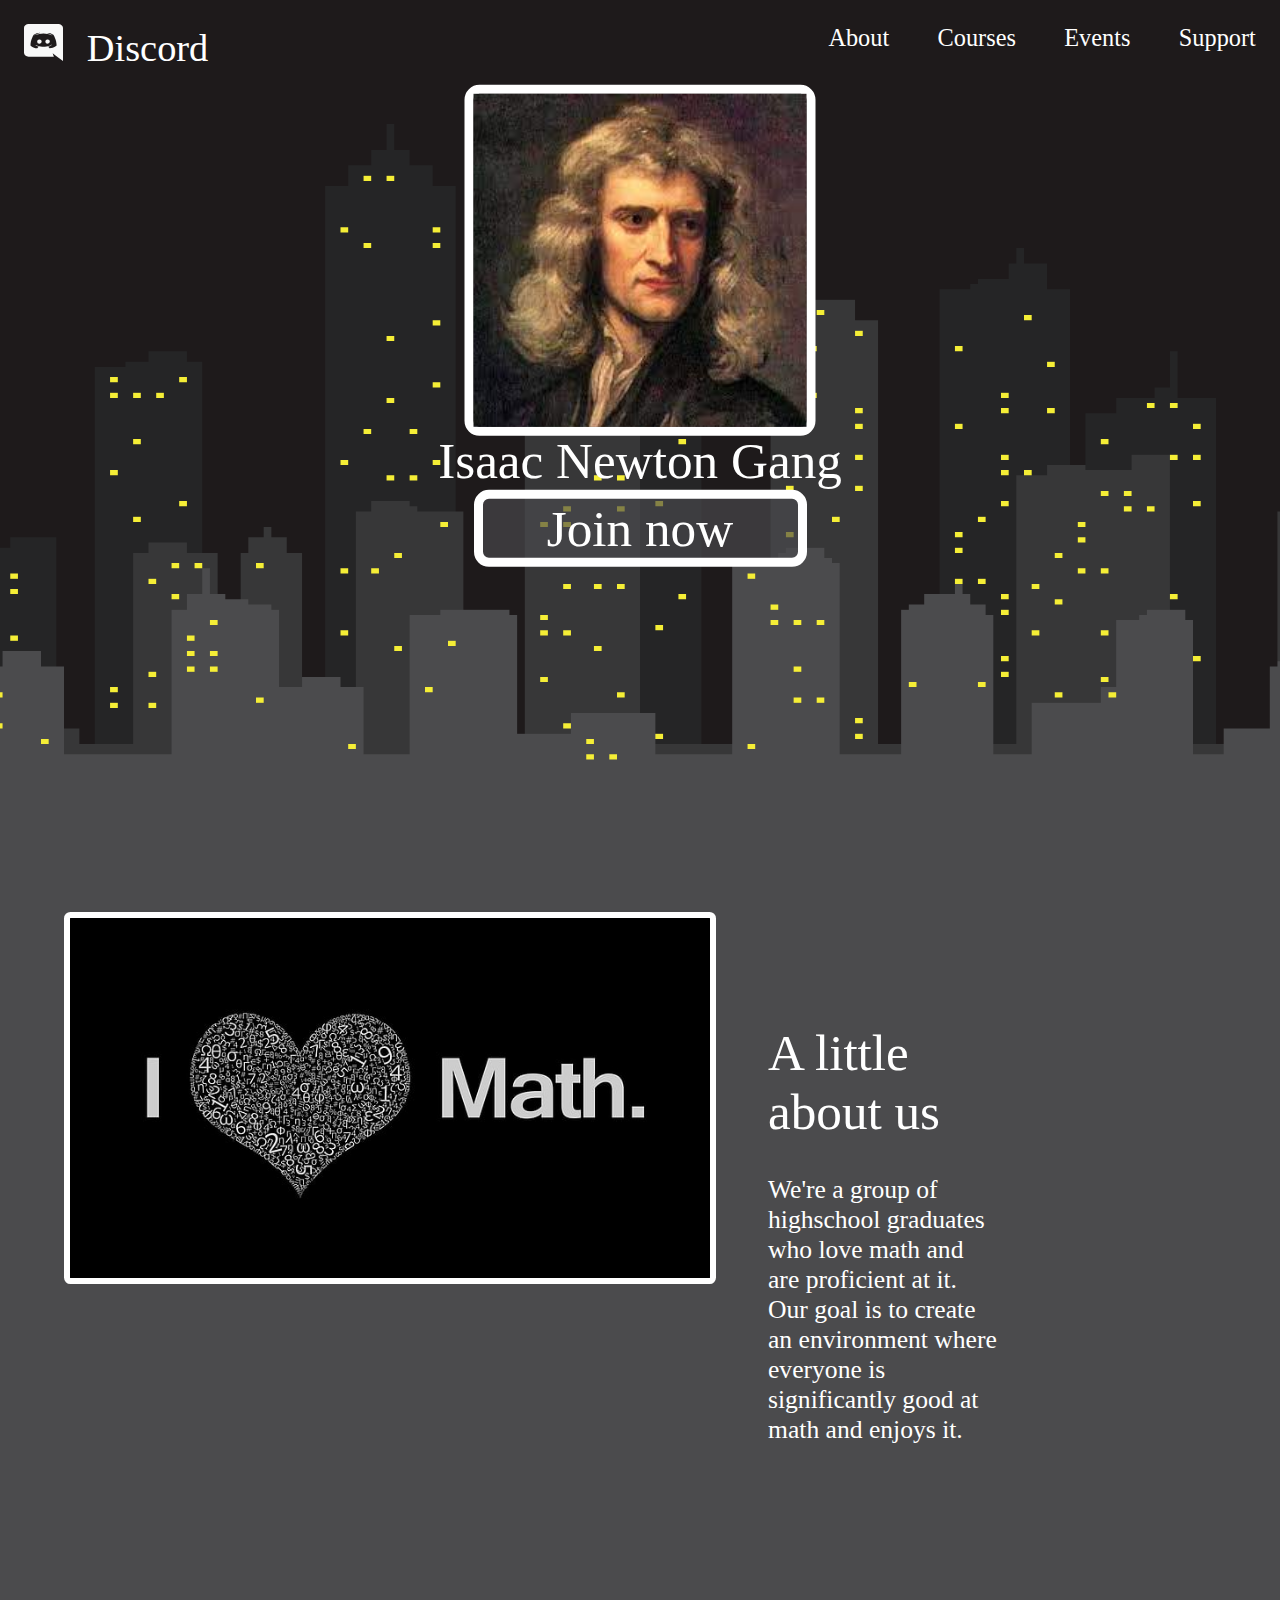
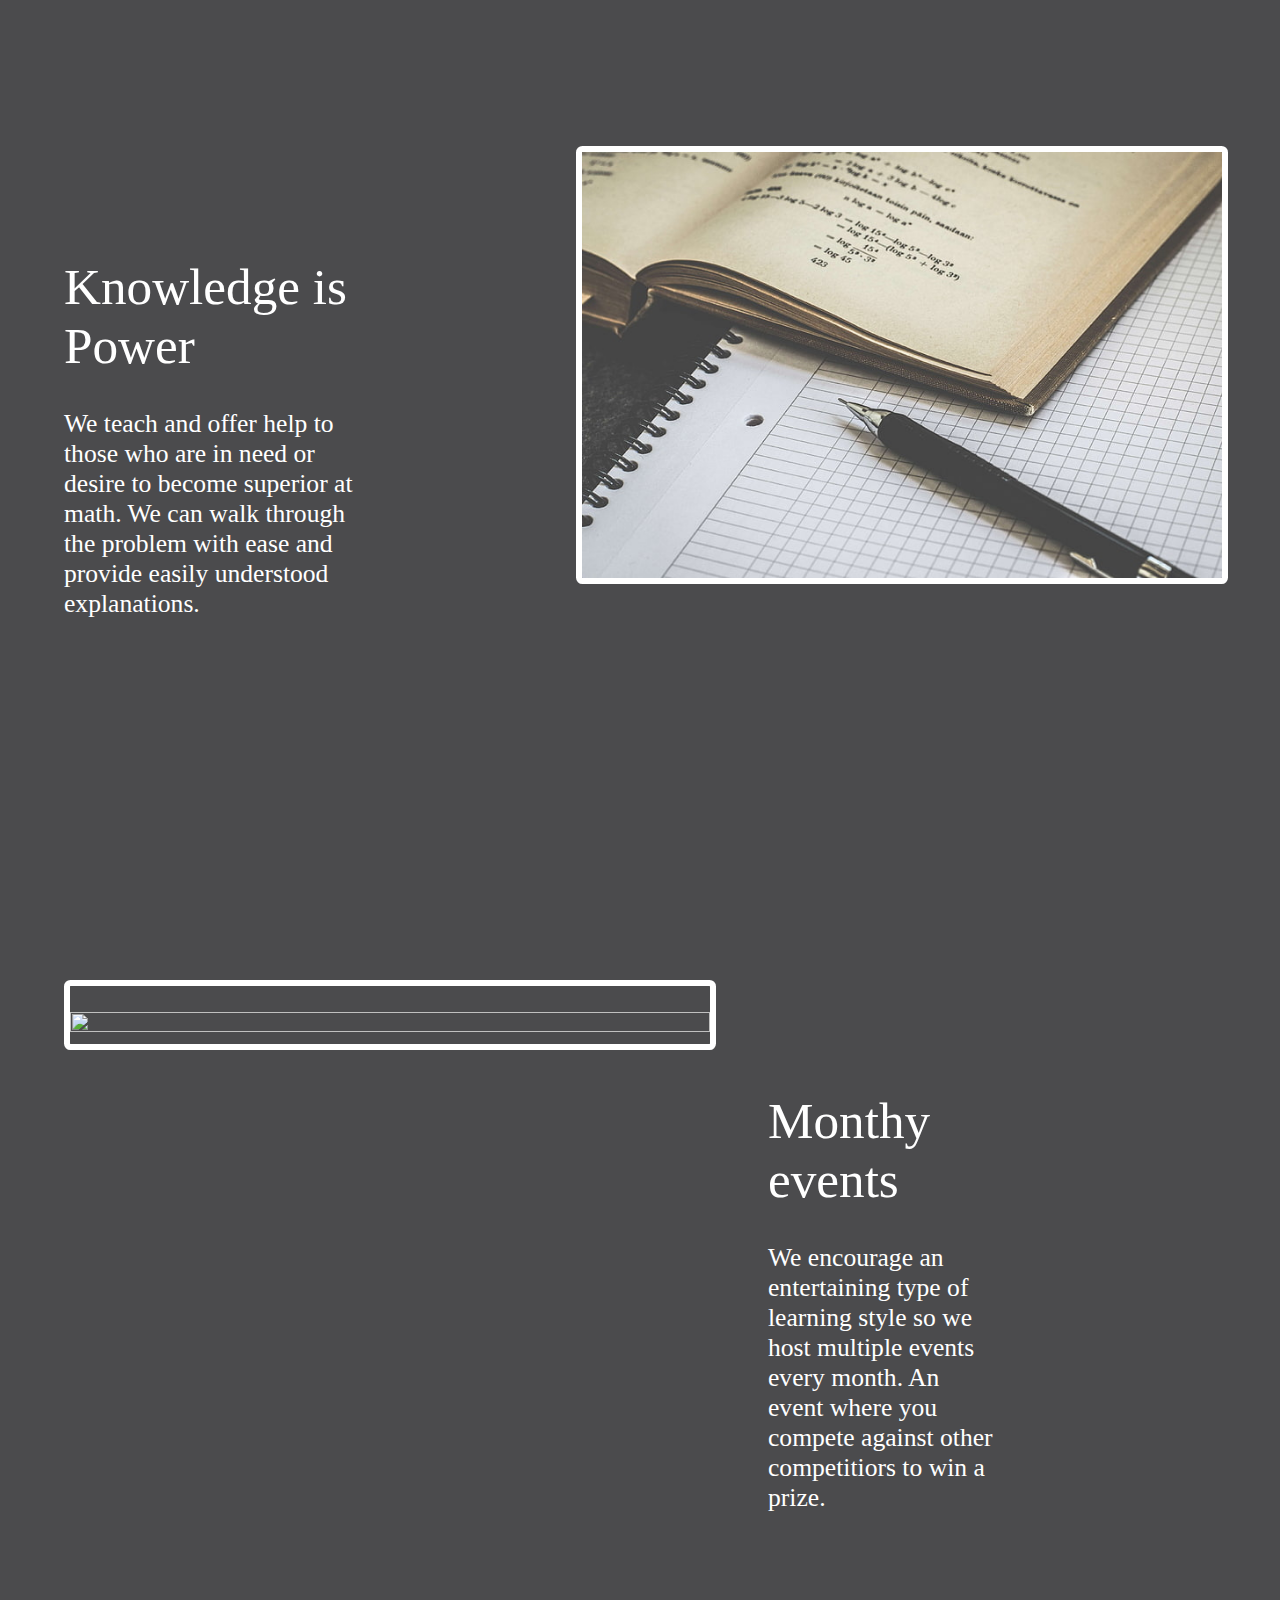
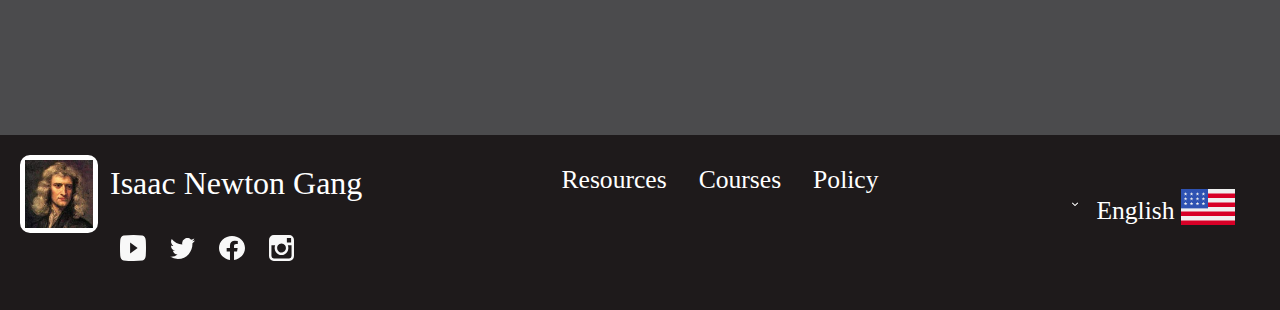
==== commit 016ac037: "Updated Main Page" ====
--- a/Li-Eddy-Discord-Website/Website/index.html
+++ b/Li-Eddy-Discord-Website/Website/index.html
@@ -15,7 +15,7 @@
 
         <div class="city-image">
             <div class="top-bar">
-                <img src="../Top Bar/Icons/Discord Icon.svg" class="top-bar-element" style="" />
+                <img src="../Top Bar/Icons/Discord Icon.svg" class="top-bar-element" style="width: min(60px,3vw);" />
 
                 <div class="discord-text" style="position: absolute;">Discord</div>
 
@@ -48,7 +48,7 @@
     <div class="main-space-background">
 
         <div class="middle-main-container">
-            <div style="width: min(935px, 50vw); display: inline-block; float: left; position: relative;">
+            <div style="width: min(935px, 50vw); display: inline-block; float: left; position: relative; margin-left: 5%;">
                 <img src="../Main Page/Pictures/I love Math.jpg" class="image" style="border: min(10px, 0.5vw) solid white; border-radius: min(10px, 0.5vw); " />
 
             </div>
@@ -59,7 +59,7 @@
         </div>
 
         <div class="middle-main-container">
-            <div style="width: min(935px, 50vw); display: inline-block; float: right; position: relative;">
+            <div style="width: min(935px, 50vw); display: inline-block; float: right; position: relative; margin-right: 5%;">
                 <img src="../Main Page/Pictures/Book and pencil.jpg" class="image" style="border: min(10px, 0.5vw) solid white; border-radius: min(10px, 0.5vw); " />
 
             </div>
@@ -70,7 +70,7 @@
         </div>
 
         <div class="middle-main-container">
-            <div style="width: min(935px, 50vw); display: inline-block; float: left; position: relative;">
+            <div style="width: min(935px, 50vw); display: inline-block; float: left; position: relative; margin-left: 5%;">
                 <img src="../Main Page/Pictures/Mathboard.jpg" class="image" style="border: min(10px, 0.5vw) solid white; border-radius: min(10px, 0.5vw); " />
 
             </div>
--- a/Li-Eddy-Discord-Website/Website/styles.css
+++ b/Li-Eddy-Discord-Website/Website/styles.css
@@ -60,11 +60,10 @@
 
 .isaac-newton-text {
     color: white;
-    font-size: 150px;
     line-break: strict;
     
     width: max(960px, 20vw);
-    font-size: min(150px, 6vw);
+    font-size: min(75px, 4vw);
     text-align: center;
     left: 50%;
     transform: translate(-50%, 0);
@@ -89,19 +88,21 @@
 
 .discord-text {
     color: white;
-    font-size: min(5vw, 65px);
-    display: inline-block;
-    margin: 10px;
-    padding: 2px;
+    font-size: min(3vw, 45px);
+    display: inline-block;
+    margin: 0px;
+    padding: 0px;
+    top: min(30px, 2vw);
 }
 
 .top-bar-element {
     display: inline-block;
     position: relative;
-    margin: 10px;
+    margin: min(1.5vw, 20px);
+
     padding: 5px;
     
-    font-size: min(4vw, 47px);
+    font-size: min(1.9vw, 30px);
     color: white;
     top: 0%;
     border: 0px solid red; 
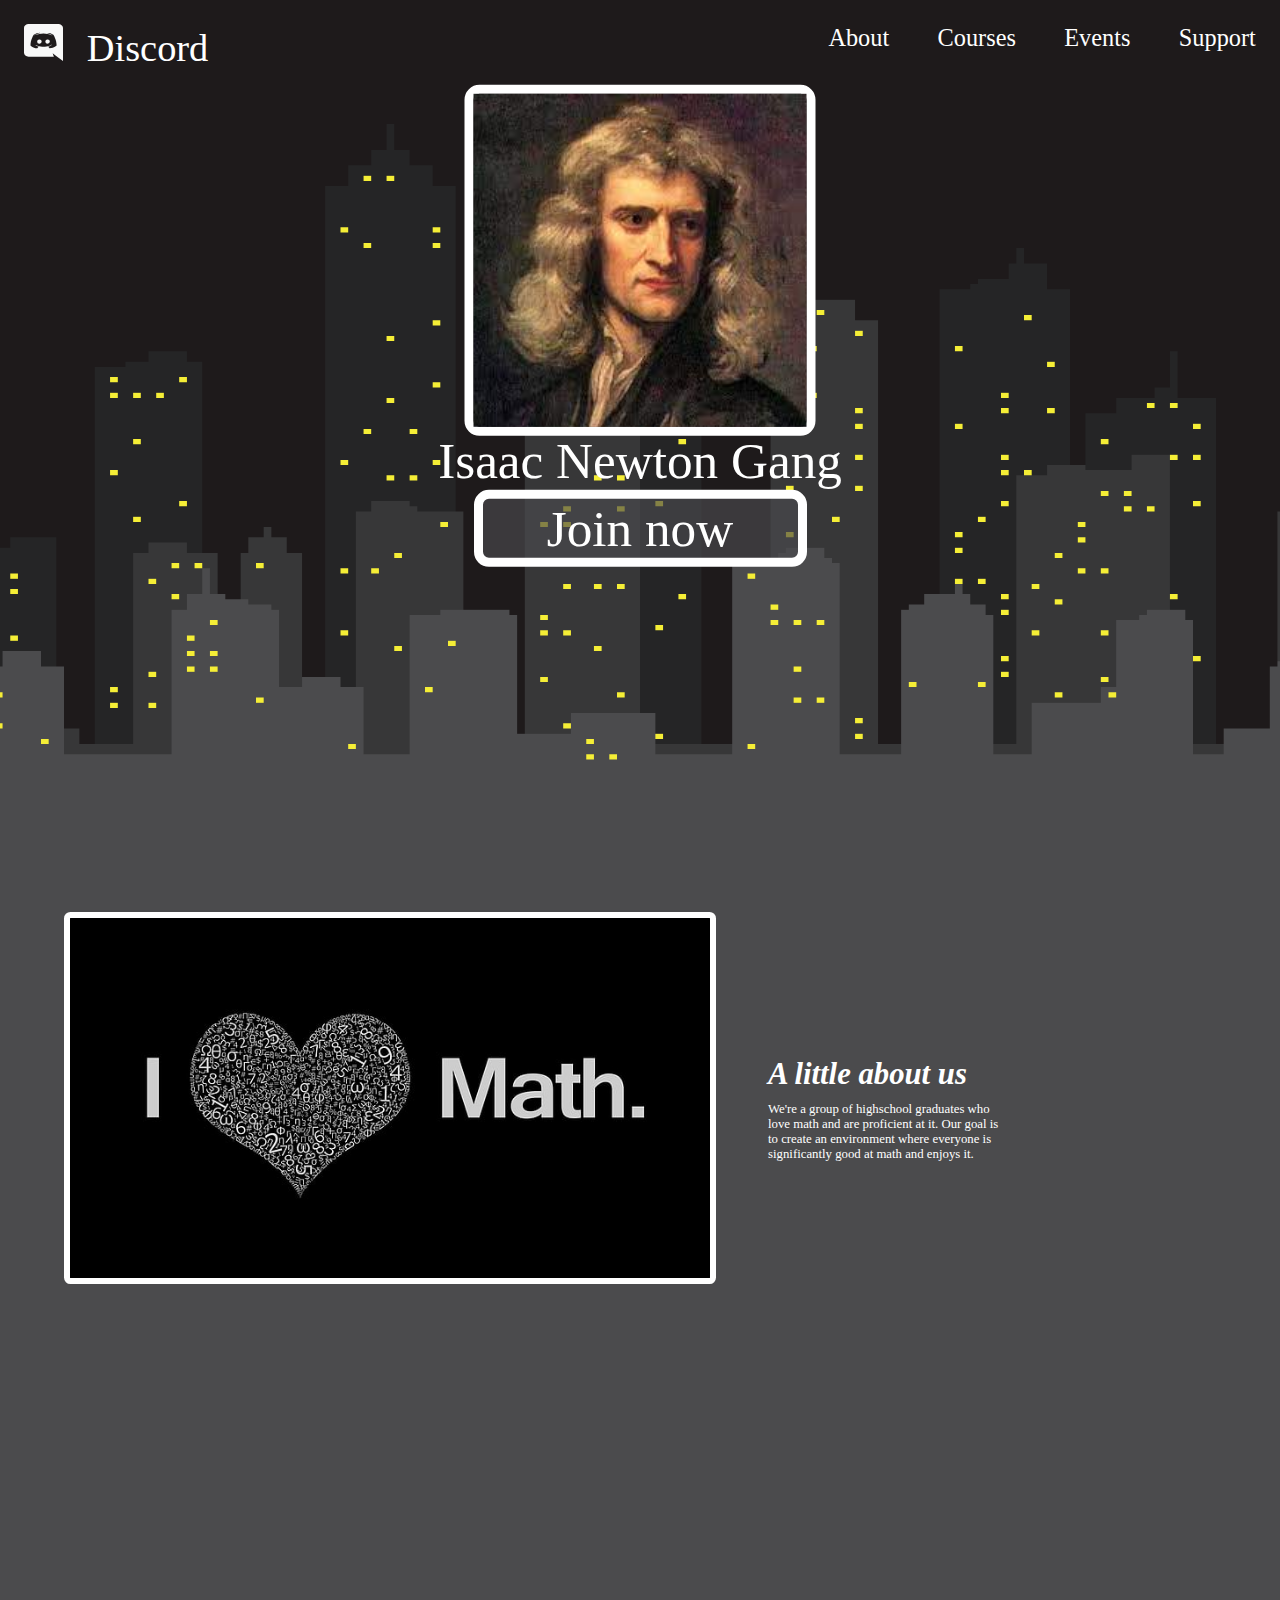
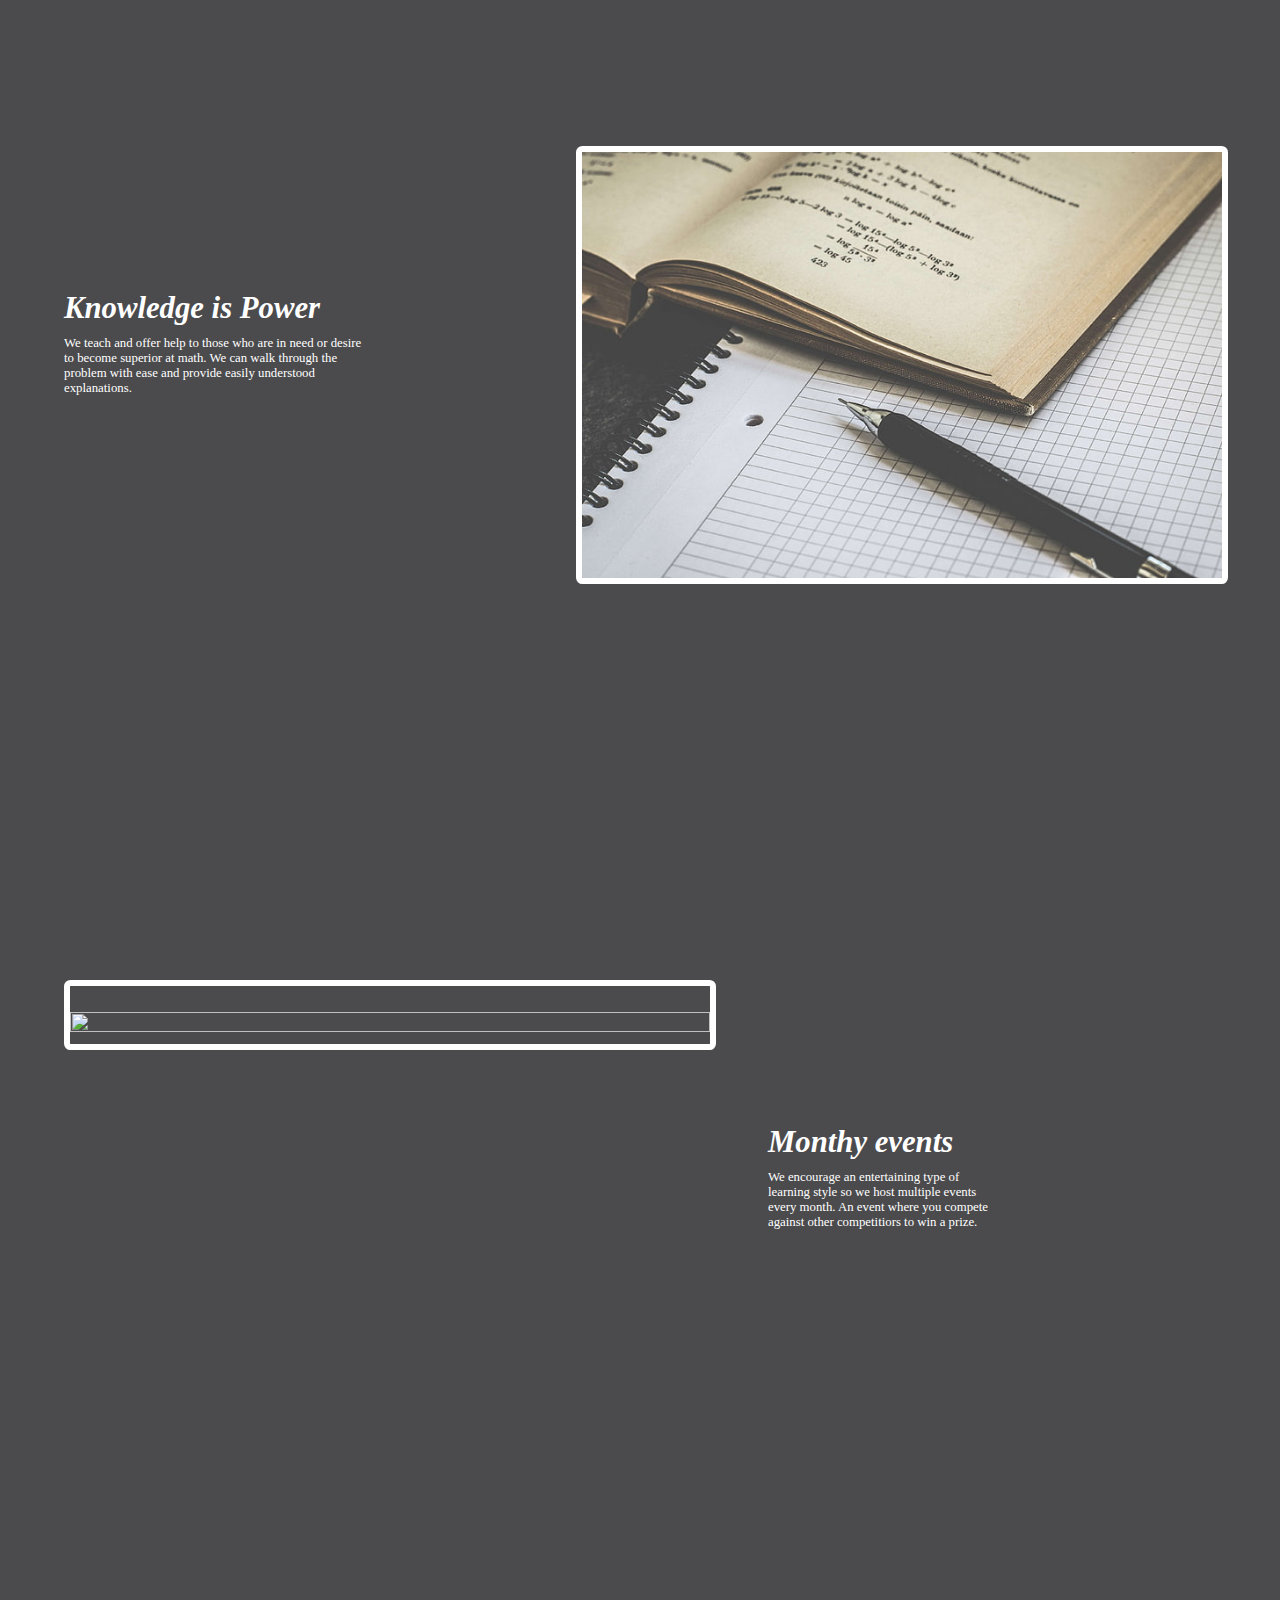
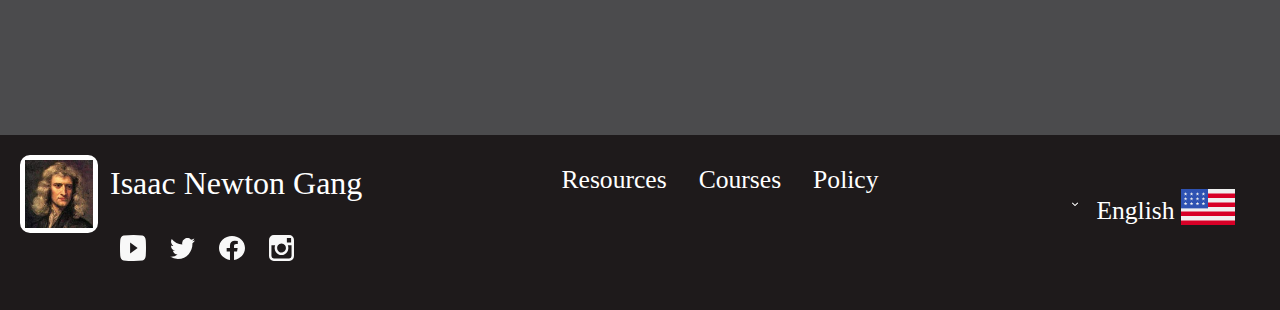
==== commit 8fbca627: "Fixed Centered Text Title Placement" ====
--- a/Li-Eddy-Discord-Website/Website/index.html
+++ b/Li-Eddy-Discord-Website/Website/index.html
@@ -49,12 +49,12 @@
 
         <div class="middle-main-container">
             <div style="width: min(935px, 50vw); display: inline-block; float: left; position: relative; margin-left: 5%;">
-                <img src="../Main Page/Pictures/I love Math.jpg" class="image" style="border: min(10px, 0.5vw) solid white; border-radius: min(10px, 0.5vw); " />
+                <img src="../Main Page/Pictures/I love Math.jpg" class="image" style="border: min(10px, 0.5vw) solid white; border-radius: min(10px, 0.5vw);" />
 
             </div>
 
             <div class="middle-main-text" style="position: relative;">             
-                    <h1 style="font-size: min(100px, 4vw); font-weight: normal;">A little about us</h1>We're a group of highschool graduates who love math and are proficient at it. Our goal is to create an environment where everyone is significantly good at math and enjoys it.
+                    <h1 style="font-size: min(60px, 2.4vw); font-weight: bold; font-style: italic; margin: 10px; margin-left: 0;">A little about us</h1>We're a group of highschool graduates who love math and are proficient at it. Our goal is to create an environment where everyone is significantly good at math and enjoys it.
             </div>
         </div>
 
@@ -65,7 +65,7 @@
             </div>
 
             <div class="middle-main-text" style="position: relative; width: min(600px, 24vw);">
-                <h1 style="font-size: min(100px, 4vw); font-weight: normal;">Knowledge is Power</h1> We teach and offer help to those who are in need or desire to become superior at math. We can walk through the problem with ease and provide easily understood explanations.
+                <h1 style="font-size: min(60px, 2.4vw); font-weight: bold; font-style: italic; margin: 10px; margin-left: 0;">Knowledge is Power</h1> We teach and offer help to those who are in need or desire to become superior at math. We can walk through the problem with ease and provide easily understood explanations.
             </div>
         </div>
 
@@ -76,7 +76,7 @@
             </div>
 
             <div class="middle-main-text" style="position: relative;">
-                <h1 style="font-size: min(100px, 4vw); font-weight: normal;">Monthy events</h1>We encourage an entertaining type of learning style so we host multiple events every month. An event where you compete against other competitiors to win a prize.
+                <h1 style="font-size: min(60px, 2.4vw); font-weight: bold; font-style: italic; margin: 10px; margin-left: 0; ">Monthy events</h1>We encourage an entertaining type of learning style so we host multiple events every month. An event where you compete against other competitiors to win a prize.
             </div>
         </div>
         <!--
--- a/Li-Eddy-Discord-Website/Website/styles.css
+++ b/Li-Eddy-Discord-Website/Website/styles.css
@@ -2,6 +2,7 @@
     padding: 0;
     margin: 0;
     font-family: 'Cream Cake';
+    font-family: Calibri;
     color: white;
 
 }
@@ -216,13 +217,13 @@
     display: inline-block;
     position: absolute;
     width: min(450px, 18vw);
-    height: inherit;
-    top: 50%;
-    font-size: min(50px, 2vw);
+    transform: translate(0%, 50%);
+    font-size: min(20px, 1vw);
     margin-left: max(25px, 5%);
     margin-top: 6%;
-}
-
-
-
-
+    margin-right: max(25px, 5%);
+}
+
+
+
+
